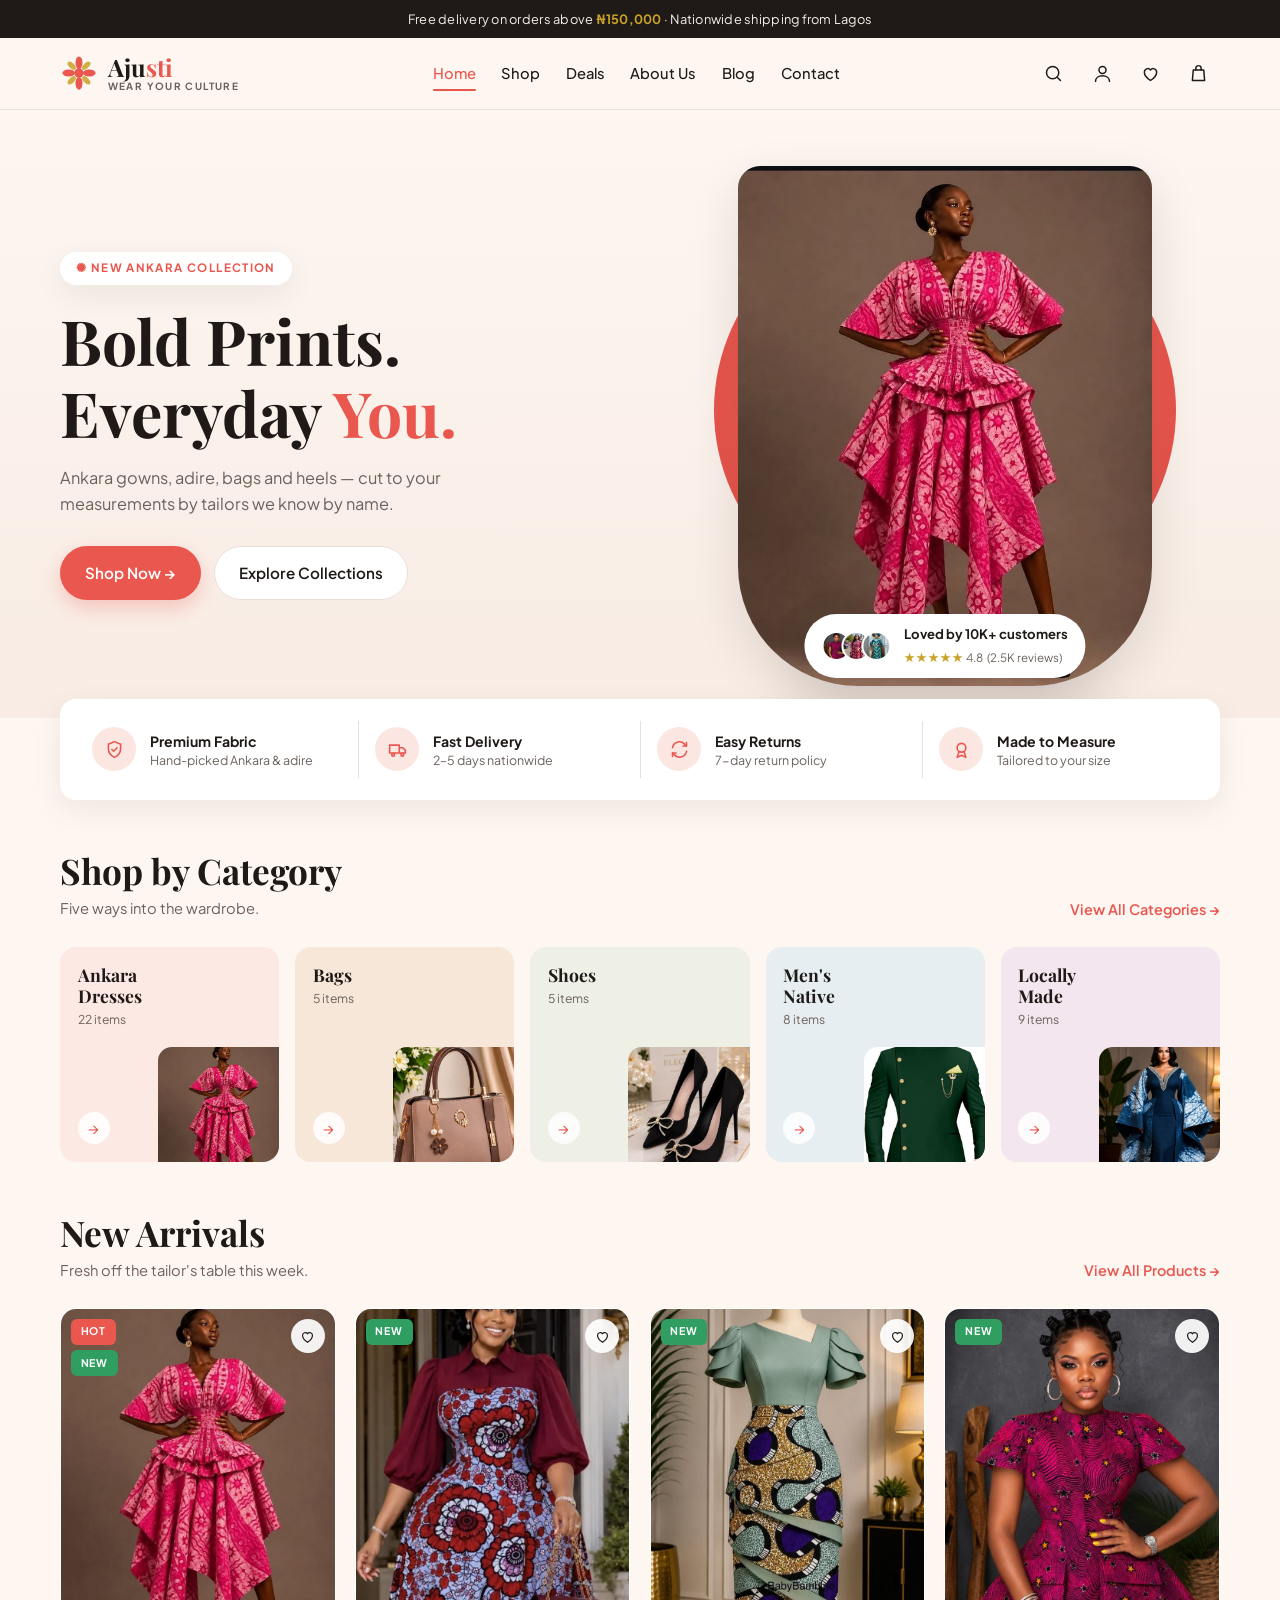
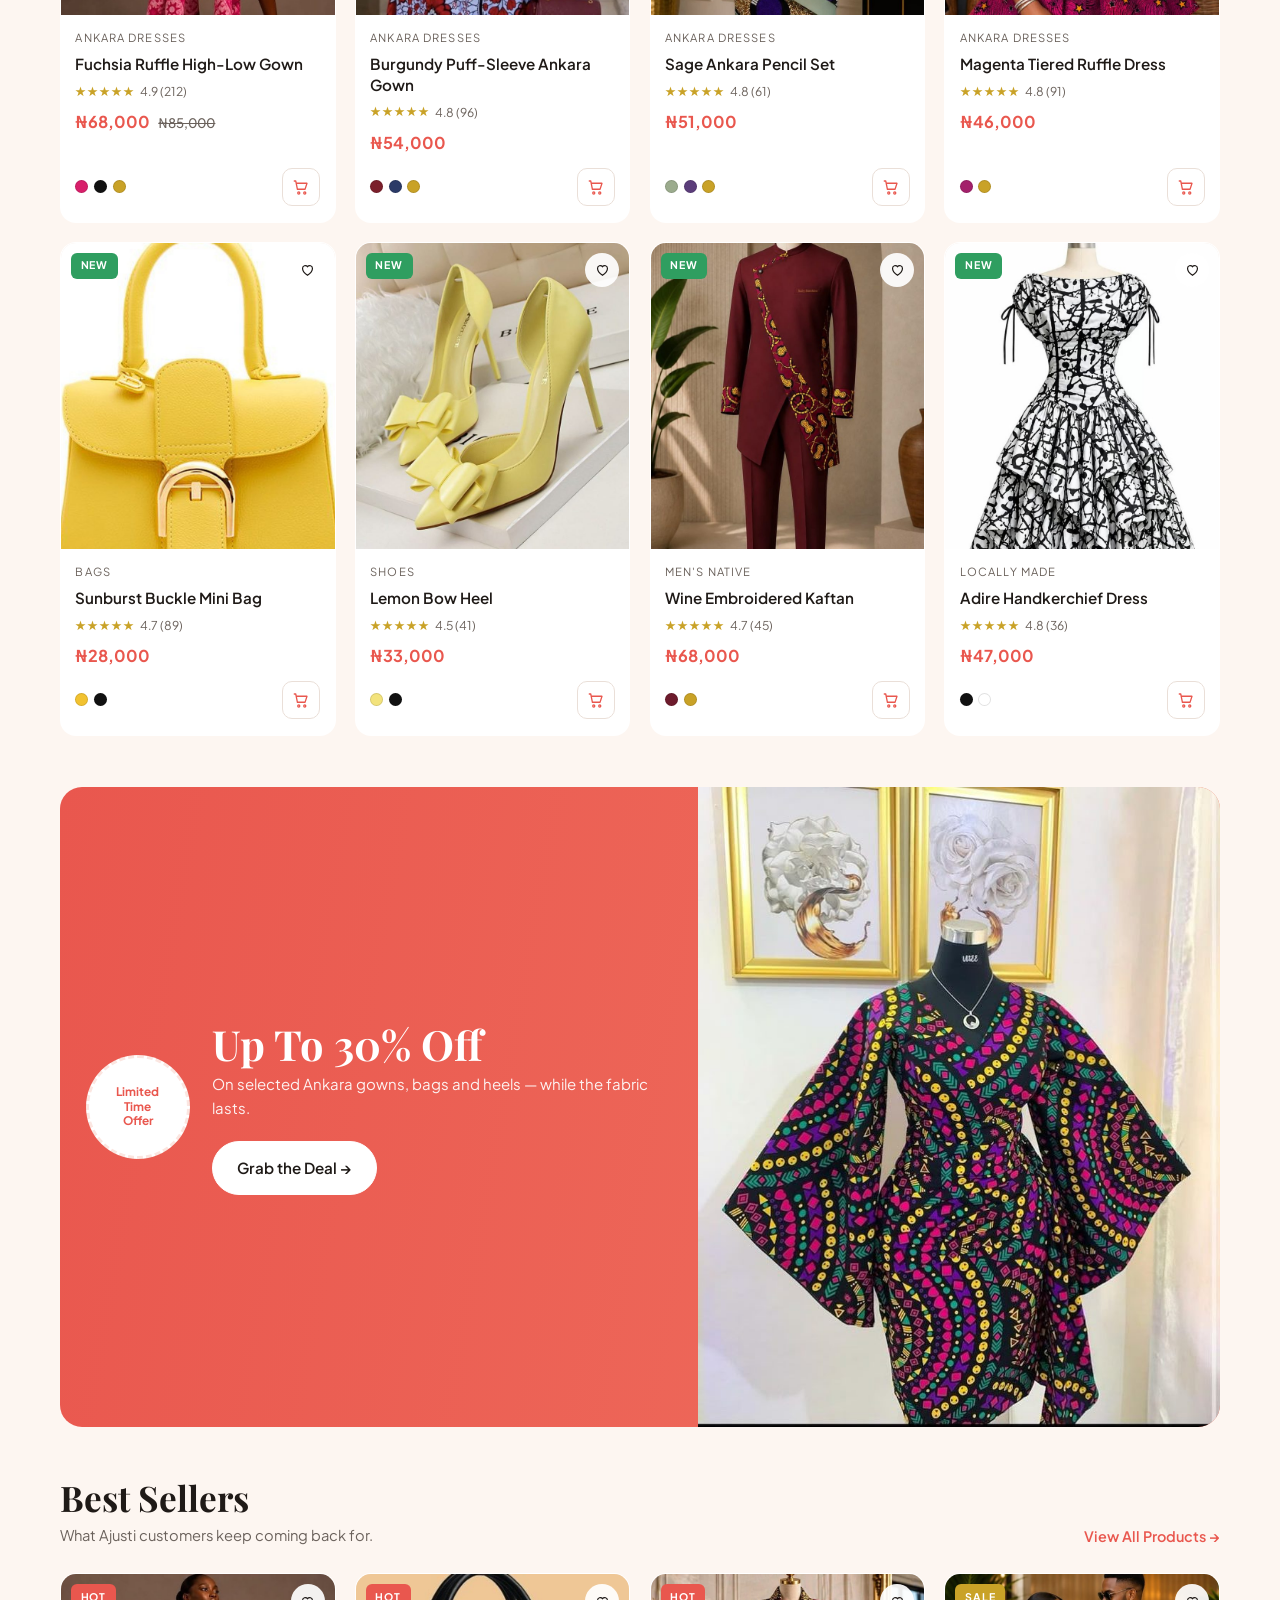
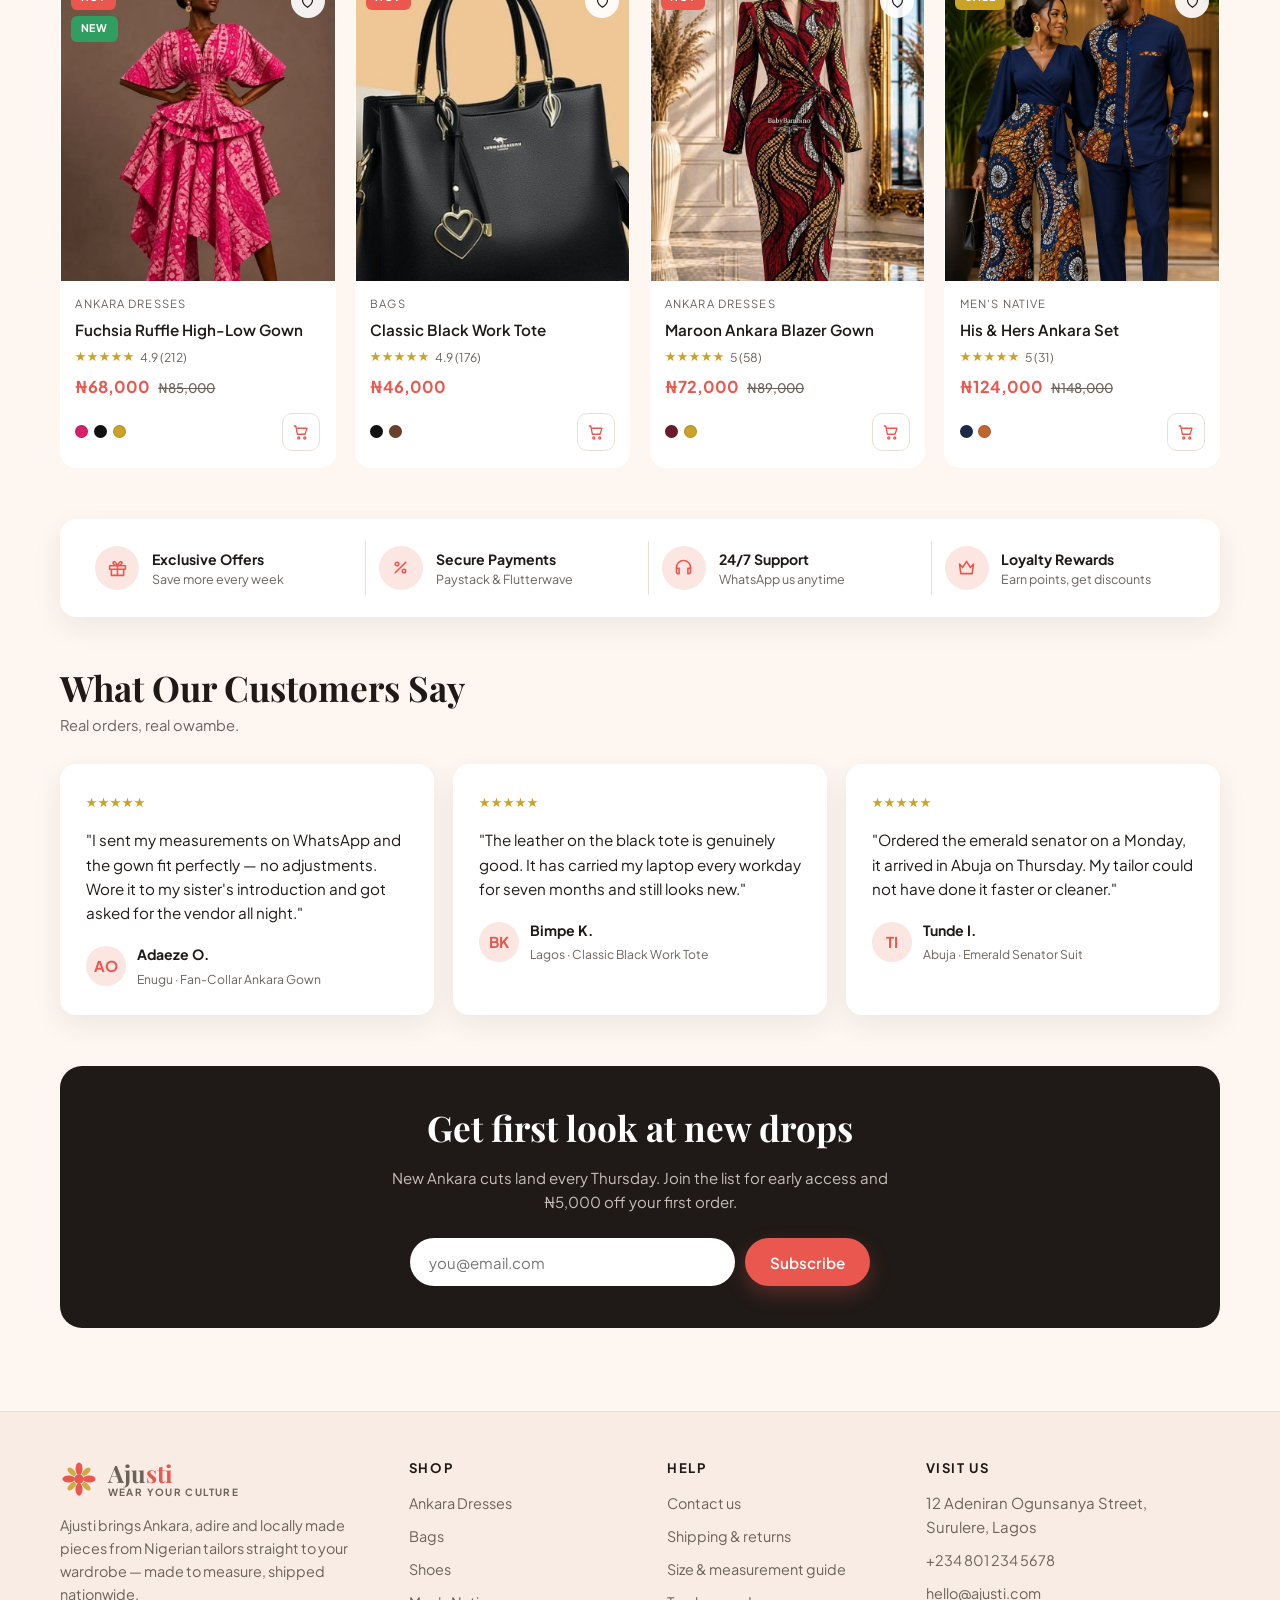
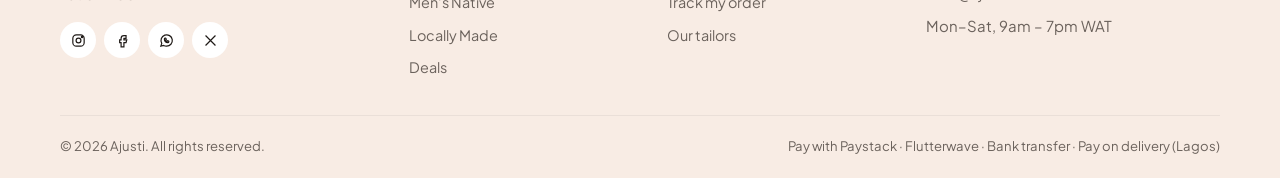
==== index.html @ f1d14831 "Build Ajusti storefront: Ankara, bags, shoes and locally made fashion Static multi-page e-commerce s" ====
<!DOCTYPE html>
<html lang="en">
<head>
<meta charset="utf-8">
<meta name="viewport" content="width=device-width, initial-scale=1">
<title>Ajusti — Ankara Dresses, Bags, Shoes &amp; Locally Made Fashion</title>
<meta name="description" content="Ajusti sells Ankara dresses, adire, bags, shoes and locally made Nigerian fashion. Made-to-measure pieces from Lagos tailors, shipped nationwide.">
<link rel="icon" href="data:image/svg+xml,<svg xmlns='http://www.w3.org/2000/svg' viewBox='0 0 32 32'><circle cx='16' cy='16' r='14' fill='%23e9574e'/><text x='16' y='23' font-size='18' font-family='Georgia' fill='white' text-anchor='middle'>A</text></svg>">
<link rel="preconnect" href="https://fonts.googleapis.com">
<link rel="preconnect" href="https://fonts.gstatic.com" crossorigin>
<link href="https://fonts.googleapis.com/css2?family=Playfair+Display:wght@600;700;800&family=Plus+Jakarta+Sans:wght@400;500;600;700&display=swap" rel="stylesheet">
<link rel="stylesheet" href="css/style.css">
</head>
<body data-page="index.html">
<div data-shell="header"></div>

<!-- ============ HERO ============ -->
<div class="hero">
  <div class="hero-inner">
    <div>
      <span class="eyebrow">✺ New Ankara Collection</span>
      <h1>Bold Prints.<br>Everyday <em>You.</em></h1>
      <p>Ankara gowns, adire, bags and heels — cut to your measurements by tailors we know by name.</p>
      <div class="hero-cta">
        <a class="btn btn-primary" href="shop.html">Shop Now →</a>
        <a class="btn btn-ghost" href="shop.html#categories">Explore Collections</a>
      </div>
    </div>
    <div class="hero-art">
      <div class="hero-blob"></div>
      <img src="assets/site/hero-model.jpg" alt="Model wearing a fuchsia Ankara ruffle gown" fetchpriority="high">
      <div class="hero-proof">
        <span class="avatars">
          <span style="background-image:url(assets/products/magenta-ankara-ruffle-dress.jpg)"></span>
          <span style="background-image:url(assets/products/ankara-boubou-maxi.jpg)"></span>
          <span style="background-image:url(assets/products/turquoise-lace-boubou.jpg)"></span>
        </span>
        <span>
          <b>Loved by 10K+ customers</b>
          <small><span class="stars">★★★★★</span> 4.8 &nbsp;(2.5K reviews)</small>
        </span>
      </div>
    </div>
  </div>
</div>

<!-- ============ TRUST STRIP ============ -->
<div class="wrap">
  <div class="trust" id="trust"></div>
</div>

<!-- ============ CATEGORIES ============ -->
<section id="categories">
  <div class="wrap">
    <div class="sec-head">
      <div>
        <h2>Shop by Category</h2>
        <p>Five ways into the wardrobe.</p>
      </div>
      <a class="link-more" href="shop.html">View All Categories →</a>
    </div>
    <div class="cat-grid" id="catGrid"></div>
  </div>
</section>

<!-- ============ NEW ARRIVALS ============ -->
<section style="padding-top:0">
  <div class="wrap">
    <div class="sec-head">
      <div>
        <h2>New Arrivals</h2>
        <p>Fresh off the tailor's table this week.</p>
      </div>
      <a class="link-more" href="shop.html?sort=new">View All Products →</a>
    </div>
    <div class="product-grid" id="newGrid"></div>
  </div>
</section>

<!-- ============ DEAL BANNER ============ -->
<section style="padding-top:0">
  <div class="wrap">
    <div class="deal">
      <div class="deal-stamp">Limited<br>Time<br>Offer</div>
      <div class="deal-copy with-stamp">
        <h2>Up To 30% Off</h2>
        <p>On selected Ankara gowns, bags and heels — while the fabric lasts.</p>
        <a class="btn btn-ghost" href="deals.html">Grab the Deal →</a>
      </div>
      <div class="deal-img"><img src="assets/site/deal-banner.jpg" alt="Rainbow Ankara kimono on a rail"></div>
    </div>
  </div>
</section>

<!-- ============ BEST SELLERS ============ -->
<section style="padding-top:0">
  <div class="wrap">
    <div class="sec-head">
      <div>
        <h2>Best Sellers</h2>
        <p>What Ajusti customers keep coming back for.</p>
      </div>
      <a class="link-more" href="shop.html?sort=rating">View All Products →</a>
    </div>
    <div class="product-grid" id="bestGrid"></div>
  </div>
</section>

<!-- ============ PERKS ============ -->
<div class="wrap">
  <div class="perks" id="perks"></div>
</div>

<!-- ============ TESTIMONIALS ============ -->
<section>
  <div class="wrap">
    <div class="sec-head"><div><h2>What Our Customers Say</h2><p>Real orders, real owambe.</p></div></div>
    <div class="quote-grid">
      <div class="quote">
        <span class="stars">★★★★★</span>
        <p>"I sent my measurements on WhatsApp and the gown fit perfectly — no adjustments. Wore it to my sister's introduction and got asked for the vendor all night."</p>
        <div class="who"><div>AO</div><span><b>Adaeze O.</b><small>Enugu · Fan-Collar Ankara Gown</small></span></div>
      </div>
      <div class="quote">
        <span class="stars">★★★★★</span>
        <p>"The leather on the black tote is genuinely good. It has carried my laptop every workday for seven months and still looks new."</p>
        <div class="who"><div>BK</div><span><b>Bimpe K.</b><small>Lagos · Classic Black Work Tote</small></span></div>
      </div>
      <div class="quote">
        <span class="stars">★★★★★</span>
        <p>"Ordered the emerald senator on a Monday, it arrived in Abuja on Thursday. My tailor could not have done it faster or cleaner."</p>
        <div class="who"><div>TI</div><span><b>Tunde I.</b><small>Abuja · Emerald Senator Suit</small></span></div>
      </div>
    </div>
  </div>
</section>

<!-- ============ NEWSLETTER ============ -->
<section style="padding-top:0">
  <div class="wrap">
    <div class="newsletter">
      <h2>Get first look at new drops</h2>
      <p>New Ankara cuts land every Thursday. Join the list for early access and ₦5,000 off your first order.</p>
      <form data-fake-submit="You're on the list — check your inbox for the ₦5,000 code.">
        <input type="email" required placeholder="you@email.com" aria-label="Email address">
        <button class="btn btn-primary" type="submit">Subscribe</button>
      </form>
    </div>
  </div>
</section>

<div data-shell="footer"></div>

<script src="js/products.js"></script>
<script src="js/main.js"></script>
<script>
document.addEventListener('DOMContentLoaded', () => {
  // trust + perks strips
  const strip = (el, items) => el.innerHTML = items.map(([i, t, s]) =>
    `<div><span class="trust-ico">${svg(i)}</span><span><b>${t}</b><small>${s}</small></span></div>`).join('');
  strip(document.getElementById('trust'), [
    ['shield', 'Premium Fabric', 'Hand-picked Ankara &amp; adire'],
    ['truck', 'Fast Delivery', '2–5 days nationwide'],
    ['refresh', 'Easy Returns', '7-day return policy'],
    ['medal', 'Made to Measure', 'Tailored to your size']
  ]);
  strip(document.getElementById('perks'), [
    ['gift', 'Exclusive Offers', 'Save more every week'],
    ['percent', 'Secure Payments', 'Paystack &amp; Flutterwave'],
    ['headset', '24/7 Support', 'WhatsApp us anytime'],
    ['crown', 'Loyalty Rewards', 'Earn points, get discounts']
  ]);

  // category cards
  const COVER = {
    'ankara-dresses': 'fuchsia-ruffle-highlow', 'bags': 'nude-pearl-handbag', 'shoes': 'black-bow-stiletto',
    'mens-native': 'emerald-senator-suit', 'locally-made': 'indigo-adire-evening-gown'
  };
  document.getElementById('catGrid').innerHTML = CATEGORIES.map(c => {
    const n = PRODUCTS.filter(p => p.cat === c.slug).length;
    return `<a class="cat-card" href="shop.html?cat=${c.slug}" style="background:${c.tint}">
      <img src="assets/products/${COVER[c.slug]}.jpg" alt="">
      <b>${c.name}</b>
      <small>${n} items</small>
      <span class="arrow">→</span>
    </a>`;
  }).join('');

  // grids
  const byTag = t => PRODUCTS.filter(p => (p.tags || []).includes(t));
  const newest = [...byTag('new'), ...PRODUCTS.filter(p => !(p.tags || []).includes('new'))].slice(0, 8);
  renderGrid(document.getElementById('newGrid'), newest);
  renderGrid(document.getElementById('bestGrid'),
    [...PRODUCTS].sort((a, b) => (b.rating * 100 + b.reviews / 10) - (a.rating * 100 + a.reviews / 10)).slice(0, 4));

  // demo form handling
  document.querySelectorAll('[data-fake-submit]').forEach(f => f.addEventListener('submit', e => {
    e.preventDefault(); toast(f.dataset.fakeSubmit); f.reset();
  }));
});
</script>
</body>
</html>
---- css/style.css ----
/* ===========================================================
   Ajusti — Wear Your Culture
   Base styles for the whole storefront
   =========================================================== */

:root {
  --coral: #e9574e;
  --coral-dark: #cf3f36;
  --coral-soft: #fbe6e1;
  --gold: #c9a227;
  --ink: #1f1a17;
  --ink-soft: #6b625c;
  --line: #eadfd8;
  --cream: #fdf6f1;
  --cream-deep: #f8ece4;
  --white: #fff;
  --green: #2f9e60;
  --radius: 16px;
  --radius-sm: 10px;
  --shadow: 0 10px 30px rgba(31, 26, 23, .07);
  --shadow-lg: 0 18px 50px rgba(31, 26, 23, .12);
  --wrap: 1200px;
  --head: 'Playfair Display', Georgia, serif;
  --body: 'Plus Jakarta Sans', -apple-system, BlinkMacSystemFont, 'Segoe UI', sans-serif;
}

* { box-sizing: border-box; }

/* The shell wrappers generate no box of their own, so the injected
   header can stick to the viewport rather than to its container. */
[data-shell] { display: contents; }

html { scroll-behavior: smooth; }

body {
  margin: 0;
  font-family: var(--body);
  color: var(--ink);
  background: var(--cream);
  font-size: 15px;
  line-height: 1.6;
  -webkit-font-smoothing: antialiased;
}

img { max-width: 100%; display: block; }
a { color: inherit; text-decoration: none; }
button { font-family: inherit; cursor: pointer; border: 0; background: none; color: inherit; }
input, select, textarea { font-family: inherit; font-size: 15px; }

h1, h2, h3, h4 { font-family: var(--head); font-weight: 700; line-height: 1.15; margin: 0 0 .5em; }
h1 { font-size: clamp(2.4rem, 5.5vw, 3.9rem); }
h2 { font-size: clamp(1.6rem, 3vw, 2.2rem); }

.wrap { max-width: var(--wrap); margin: 0 auto; padding: 0 20px; }
.muted { color: var(--ink-soft); }
.center { text-align: center; }

/* ---------- buttons ---------- */
.btn {
  display: inline-flex; align-items: center; justify-content: center; gap: .55rem;
  padding: .85rem 1.5rem; border-radius: 999px; font-weight: 600; font-size: .95rem;
  transition: transform .18s ease, background .2s ease, color .2s ease, box-shadow .2s ease;
  border: 1.5px solid transparent; white-space: nowrap;
}
.btn:hover { transform: translateY(-2px); }
.btn-primary { background: var(--coral); color: #fff; box-shadow: 0 8px 20px rgba(233, 87, 78, .28); }
.btn-primary:hover { background: var(--coral-dark); }
.btn-ghost { border-color: var(--line); background: var(--white); color: var(--ink); }
.btn-ghost:hover { border-color: var(--coral); color: var(--coral); }
.btn-dark { background: var(--ink); color: #fff; }
.btn-block { width: 100%; }
.btn-sm { padding: .6rem 1.1rem; font-size: .85rem; }

/* ---------- announcement + header ---------- */
.topbar {
  background: var(--ink); color: #f6efe9; font-size: .8rem; letter-spacing: .02em;
  text-align: center; padding: .55rem 20px;
}
.topbar strong { color: var(--gold); }

.site-header {
  position: sticky; top: 0; z-index: 68; /* above the nav scrim so the close button stays tappable */
  /* No backdrop-filter here: it would become the containing block for the
     fixed mobile nav drawer and clip it to the header's height. */
  background: #fdf6f1;
  border-bottom: 1px solid var(--line);
}
.header-inner { display: flex; align-items: center; gap: 1.5rem; padding: .9rem 20px; max-width: var(--wrap); margin: 0 auto; }

.logo { display: flex; align-items: center; gap: .6rem; }
.logo-mark { width: 38px; height: 38px; flex: none; }
.logo-text { font-family: var(--head); font-size: 1.5rem; font-weight: 700; line-height: 1; }
.logo-text span { color: var(--coral); }
.logo-tag { display: block; font-family: var(--body); font-size: .62rem; letter-spacing: .14em; text-transform: uppercase; color: var(--ink-soft); margin-top: 3px; }

.nav { display: flex; gap: 1.6rem; margin-left: auto; }
.nav a { font-size: .92rem; font-weight: 500; padding: .35rem 0; position: relative; }
.nav a::after {
  content: ''; position: absolute; left: 0; right: 100%; bottom: 0; height: 2px;
  background: var(--coral); border-radius: 2px; transition: right .25s ease;
}
.nav a:hover::after, .nav a.active::after { right: 0; }
.nav a.active { color: var(--coral); }

.header-actions { display: flex; align-items: center; gap: .4rem; margin-left: auto; }
.icon-btn {
  width: 42px; height: 42px; display: grid; place-items: center; border-radius: 50%;
  position: relative; transition: background .2s ease;
}
.icon-btn:hover { background: var(--coral-soft); }
.icon-btn svg { width: 21px; height: 21px; stroke: var(--ink); fill: none; stroke-width: 1.7; stroke-linecap: round; stroke-linejoin: round; }
.badge {
  position: absolute; top: 2px; right: 0; min-width: 18px; height: 18px; padding: 0 5px;
  background: var(--coral); color: #fff; border-radius: 999px;
  font-size: .68rem; font-weight: 700; display: grid; place-items: center;
}
.menu-toggle, .nav-close { display: none; }

/* mobile nav */
@media (max-width: 900px) {
  /* Off-canvas drawer. It is display:none when closed so it never adds
     a sideways scroll to the page, and slides in on open. */
  .nav {
    display: none;
    position: fixed; inset: 0 0 0 auto; width: min(80vw, 320px);
    background: var(--white); flex-direction: column; gap: 0; padding: 5rem 1.5rem;
    box-shadow: var(--shadow-lg); z-index: 70;
  }
  .nav.open { display: flex; animation: navIn .28s ease both; }
  @keyframes navIn { from { transform: translateX(100%); } to { transform: none; } }
  .nav a { padding: .9rem 0; border-bottom: 1px solid var(--line); font-size: 1rem; }
  .menu-toggle { display: grid; }
  .nav-close { display: grid; position: absolute; top: 1rem; right: 1rem; }
  .nav-close:hover { background: var(--coral-soft); }
  .header-actions { margin-left: auto; }
  .nav-scrim { position: fixed; inset: 0; background: rgba(31,26,23,.4); z-index: 65; }
}

/* ---------- search overlay ---------- */
.search-panel {
  display: none; border-bottom: 1px solid var(--line); background: var(--white);
  position: sticky; top: 63px; z-index: 55;
}
.search-panel.open { display: block; }
.search-panel form { display: flex; gap: .6rem; max-width: var(--wrap); margin: 0 auto; padding: 1rem 20px; }
.search-panel input {
  flex: 1; padding: .85rem 1.1rem; border: 1.5px solid var(--line); border-radius: 999px; background: var(--cream);
}
.search-panel input:focus { outline: none; border-color: var(--coral); }

/* ---------- hero ---------- */
.hero { position: relative; overflow: hidden; background: linear-gradient(180deg, var(--cream) 0%, var(--cream-deep) 100%); }
.hero-inner {
  max-width: var(--wrap); margin: 0 auto; padding: 3.5rem 20px 2rem;
  display: grid; grid-template-columns: 1.05fr 1fr; gap: 2rem; align-items: center;
}
.eyebrow {
  display: inline-flex; align-items: center; gap: .5rem; background: var(--white);
  border-radius: 999px; padding: .45rem 1rem; font-size: .72rem; font-weight: 700;
  letter-spacing: .12em; text-transform: uppercase; color: var(--coral); box-shadow: var(--shadow);
}
.hero h1 { margin: 1.3rem 0 1rem; }
.hero h1 em { font-style: normal; color: var(--coral); }
.hero p { max-width: 34ch; font-size: 1.02rem; color: var(--ink-soft); }
.hero-cta { display: flex; gap: .8rem; flex-wrap: wrap; margin-top: 1.8rem; }

.hero-art { position: relative; display: grid; place-items: end center; min-height: 420px; }
.hero-blob {
  position: absolute; inset: 6% 8% 12% 8%;
  background: radial-gradient(circle at 50% 42%, #f2695f 0%, #e9574e 62%, #de4a41 100%);
  border-radius: 50%;
}
.hero-art img { position: relative; max-height: 520px; width: auto; border-radius: 22px 22px 120px 120px; box-shadow: var(--shadow-lg); }
.hero-leaf { position: absolute; width: 90px; opacity: .5; }

.hero-proof {
  position: absolute; left: 50%; bottom: 8px; transform: translateX(-50%);
  background: var(--white); border-radius: 999px; padding: .6rem 1.1rem;
  display: flex; align-items: center; gap: .75rem; box-shadow: var(--shadow-lg); white-space: nowrap;
}
.avatars { display: flex; }
.avatars span {
  width: 30px; height: 30px; border-radius: 50%; border: 2px solid #fff; margin-left: -10px;
  background-size: cover; background-position: center top;
}
.avatars span:first-child { margin-left: 0; }
.hero-proof b { display: block; font-size: .82rem; }
.hero-proof small { font-size: .72rem; color: var(--ink-soft); }
.stars { color: var(--gold); letter-spacing: 1px; font-size: .78rem; }

/* ---------- trust strip ---------- */
.trust {
  max-width: var(--wrap); margin: -1.2rem auto 0; position: relative; z-index: 5;
  background: var(--white); border-radius: var(--radius); box-shadow: var(--shadow);
  display: grid; grid-template-columns: repeat(4, 1fr); padding: 1.4rem 1rem;
}
.trust > div { display: flex; gap: .85rem; align-items: center; padding: .4rem 1rem; }
.trust > div + div { border-left: 1px solid var(--line); }
.trust-ico { width: 44px; height: 44px; flex: none; border-radius: 50%; background: var(--coral-soft); display: grid; place-items: center; }
.trust-ico svg { width: 21px; height: 21px; stroke: var(--coral); fill: none; stroke-width: 1.8; stroke-linecap: round; stroke-linejoin: round; }
.trust b { display: block; font-size: .88rem; }
.trust small { color: var(--ink-soft); font-size: .78rem; line-height: 1.35; display: block; }

/* ---------- section headers ---------- */
section { padding: 3.2rem 0; }
.sec-head { display: flex; align-items: flex-end; justify-content: space-between; gap: 1rem; margin-bottom: 1.6rem; }
.sec-head h2 { margin: 0; }
.sec-head p { margin: .35rem 0 0; color: var(--ink-soft); font-size: .92rem; }
.link-more { color: var(--coral); font-weight: 600; font-size: .9rem; display: inline-flex; align-items: center; gap: .4rem; }
.link-more:hover { gap: .7rem; }

/* ---------- category cards ---------- */
.cat-grid { display: grid; grid-template-columns: repeat(5, 1fr); gap: 1rem; }
.cat-card {
  border-radius: var(--radius); padding: 1.1rem; min-height: 215px;
  display: flex; flex-direction: column; gap: .2rem;
  position: relative; overflow: hidden; transition: transform .25s ease, box-shadow .25s ease;
}
.cat-card:hover { transform: translateY(-5px); box-shadow: var(--shadow); }
.cat-card img {
  position: absolute; right: -6px; bottom: -6px; width: 58%; height: 56%;
  object-fit: cover; border-radius: 14px 0 14px 0;
}
.cat-card b { font-family: var(--head); font-size: 1.1rem; position: relative; z-index: 2; max-width: 8ch; line-height: 1.2; }
.cat-card small { position: relative; z-index: 2; color: var(--ink-soft); font-size: .76rem; max-width: 8ch; }
.cat-card .arrow {
  position: relative; z-index: 2; margin-top: auto; width: 32px; height: 32px; border-radius: 50%;
  background: rgba(255,255,255,.85); color: var(--coral); display: grid; place-items: center; font-size: .95rem;
}

/* ---------- product cards ---------- */
.product-grid { display: grid; grid-template-columns: repeat(4, 1fr); gap: 1.2rem; }
.product-card {
  background: var(--white); border-radius: var(--radius); overflow: hidden;
  border: 1.5px solid transparent; transition: border-color .2s ease, box-shadow .25s ease, transform .25s ease;
  display: flex; flex-direction: column; position: relative;
}
.product-card:hover { border-color: var(--coral); box-shadow: var(--shadow-lg); transform: translateY(-4px); }
.pc-media { position: relative; aspect-ratio: 1 / 1.12; overflow: hidden; background: var(--cream-deep); }
.pc-media img { width: 100%; height: 100%; object-fit: cover; transition: transform .5s ease; }
.product-card:hover .pc-media img { transform: scale(1.06); }
.pc-tags { position: absolute; top: 10px; left: 10px; display: flex; flex-direction: column; gap: .35rem; }
.tag {
  font-size: .66rem; font-weight: 700; letter-spacing: .08em; text-transform: uppercase;
  padding: .28rem .6rem; border-radius: 6px; color: #fff; background: var(--coral); width: fit-content;
}
.tag.new { background: var(--green); }
.tag.sale { background: var(--gold); }
.wish {
  position: absolute; top: 10px; right: 10px; width: 34px; height: 34px; border-radius: 50%;
  background: rgba(255,255,255,.92); display: grid; place-items: center; transition: background .2s ease;
}
.wish svg { width: 17px; height: 17px; stroke: var(--ink); fill: none; stroke-width: 1.7; }
.wish.on svg { fill: var(--coral); stroke: var(--coral); }
.wish:hover { background: #fff; }

.pc-body { padding: .85rem .9rem 1rem; display: flex; flex-direction: column; gap: .45rem; flex: 1; }
.pc-cat { font-size: .7rem; letter-spacing: .1em; text-transform: uppercase; color: var(--ink-soft); }
.pc-name { font-size: .95rem; font-weight: 600; line-height: 1.35; }
.pc-price { font-weight: 700; color: var(--coral); font-size: 1.02rem; display: flex; align-items: baseline; gap: .5rem; }
.pc-price del { color: var(--ink-soft); font-weight: 500; font-size: .82rem; }
.pc-foot { display: flex; align-items: center; justify-content: space-between; margin-top: auto; padding-top: .3rem; }
.swatches { display: flex; gap: .35rem; }
.swatches i { width: 13px; height: 13px; border-radius: 50%; display: block; box-shadow: 0 0 0 1px rgba(0,0,0,.12) inset; }
.add-btn {
  width: 38px; height: 38px; border: 1.5px solid var(--line); border-radius: 10px;
  display: grid; place-items: center; transition: all .2s ease;
}
.add-btn svg { width: 18px; height: 18px; stroke: var(--coral); fill: none; stroke-width: 1.7; stroke-linecap: round; stroke-linejoin: round; }
.add-btn:hover { background: var(--coral); border-color: var(--coral); }
.add-btn:hover svg { stroke: #fff; }
.pc-rating { font-size: .76rem; color: var(--ink-soft); display: flex; align-items: center; gap: .3rem; }

/* ---------- deal banner ---------- */
.deal {
  background: linear-gradient(100deg, var(--coral) 0%, #f0705f 100%);
  border-radius: 22px; color: #fff; overflow: hidden; position: relative;
  display: grid; grid-template-columns: 1.1fr .9fr; align-items: center; min-height: 230px;
}
.deal-copy { padding: 2.2rem 2.4rem; position: relative; z-index: 2; }
.deal-copy h2 { color: #fff; font-size: clamp(1.8rem, 3.6vw, 2.6rem); margin-bottom: .3rem; }
.deal-copy p { margin: 0 0 1.3rem; opacity: .92; }
.deal .btn-ghost { background: #fff; border-color: #fff; }
.deal-stamp {
  position: absolute; left: 1.6rem; top: 50%; transform: translateY(-50%);
  width: 104px; height: 104px; border-radius: 50%; background: #fff; color: var(--coral);
  display: grid; place-items: center; text-align: center; font-size: .74rem; font-weight: 700;
  line-height: 1.25; border: 3px dashed var(--coral-soft);
}
.deal-copy.with-stamp { padding-left: 9.5rem; }
.deal-img { height: 100%; }
.deal-img img { width: 100%; height: 100%; object-fit: cover; min-height: 230px; }

/* ---------- perks ---------- */
.perks { display: grid; grid-template-columns: repeat(4, 1fr); gap: 1rem; background: var(--white); border-radius: var(--radius); padding: 1.4rem; box-shadow: var(--shadow); }
.perks > div { display: flex; gap: .8rem; align-items: center; padding: .3rem .8rem; }
.perks > div + div { border-left: 1px solid var(--line); }
.perks b { display: block; font-size: .88rem; }
.perks small { display: block; color: var(--ink-soft); font-size: .78rem; line-height: 1.35; }
.perks .trust-ico { width: 44px; height: 44px; flex: none; border-radius: 50%; background: var(--coral-soft); display: grid; place-items: center; }
.perks .trust-ico svg { width: 21px; height: 21px; stroke: var(--coral); fill: none; stroke-width: 1.8; stroke-linecap: round; stroke-linejoin: round; }

/* ---------- testimonials ---------- */
.quote-grid { display: grid; grid-template-columns: repeat(3, 1fr); gap: 1.2rem; }
.quote { background: var(--white); border-radius: var(--radius); padding: 1.6rem; box-shadow: var(--shadow); }
.quote p { font-size: .95rem; }
.quote .who { display: flex; align-items: center; gap: .7rem; margin-top: 1.1rem; }
.quote .who div { width: 40px; height: 40px; border-radius: 50%; background: var(--coral-soft); color: var(--coral); display: grid; place-items: center; font-weight: 700; }
.quote .who b { display: block; font-size: .88rem; }
.quote .who small { color: var(--ink-soft); font-size: .76rem; }

/* ---------- newsletter ---------- */
.newsletter { background: var(--ink); color: #f6efe9; border-radius: 22px; padding: 2.6rem; text-align: center; }
.newsletter h2 { color: #fff; }
.newsletter p { color: #c9bfb7; max-width: 46ch; margin: 0 auto 1.5rem; }
.newsletter form { display: flex; gap: .6rem; max-width: 460px; margin: 0 auto; }
.newsletter input { flex: 1; padding: .9rem 1.2rem; border-radius: 999px; border: 0; }
.newsletter input:focus { outline: 2px solid var(--coral); }

/* ---------- footer ---------- */
.site-footer { background: var(--cream-deep); border-top: 1px solid var(--line); padding: 3rem 0 1.4rem; margin-top: 2rem; }
.foot-grid { display: grid; grid-template-columns: 1.4fr 1fr 1fr 1.3fr; gap: 2rem; }
.foot-grid h4 { font-family: var(--body); font-size: .82rem; letter-spacing: .12em; text-transform: uppercase; margin-bottom: 1rem; }
.foot-grid ul { list-style: none; padding: 0; margin: 0; display: grid; gap: .55rem; }
.foot-grid a { font-size: .9rem; color: var(--ink-soft); }
.foot-grid a:hover { color: var(--coral); }
.socials { display: flex; gap: .5rem; margin-top: 1rem; }
.socials a { width: 36px; height: 36px; border-radius: 50%; background: var(--white); display: grid; place-items: center; }
.socials svg { width: 17px; height: 17px; stroke: var(--ink); fill: none; stroke-width: 1.7; }
.socials a:hover { background: var(--coral); }
.socials a:hover svg { stroke: #fff; }
.foot-bottom { border-top: 1px solid var(--line); margin-top: 2.2rem; padding-top: 1.2rem; display: flex; justify-content: space-between; gap: 1rem; font-size: .82rem; color: var(--ink-soft); flex-wrap: wrap; }

/* ---------- page banner ---------- */
.page-head { background: var(--cream-deep); padding: 2.6rem 0; border-bottom: 1px solid var(--line); }
.page-head h1 { font-size: clamp(2rem, 4vw, 2.8rem); margin-bottom: .3rem; }
.crumbs { font-size: .84rem; color: var(--ink-soft); }
.crumbs a:hover { color: var(--coral); }

/* ---------- shop layout ---------- */
.shop-layout { display: grid; grid-template-columns: 250px 1fr; gap: 2rem; align-items: start; }
.filters { background: var(--white); border-radius: var(--radius); padding: 1.3rem; box-shadow: var(--shadow); position: sticky; top: 90px; }
.filter-block + .filter-block { margin-top: 1.5rem; padding-top: 1.5rem; border-top: 1px solid var(--line); }
.filter-block h4 { font-family: var(--body); font-size: .8rem; letter-spacing: .1em; text-transform: uppercase; margin-bottom: .8rem; }
.filter-block label { display: flex; align-items: center; gap: .6rem; padding: .3rem 0; font-size: .9rem; cursor: pointer; }
.filter-block input[type=checkbox], .filter-block input[type=radio] { accent-color: var(--coral); width: 16px; height: 16px; }
.filter-block input[type=range] { width: 100%; accent-color: var(--coral); }
.shop-toolbar { display: flex; align-items: center; justify-content: space-between; gap: 1rem; margin-bottom: 1.2rem; flex-wrap: wrap; }
.shop-toolbar select { padding: .6rem 1rem; border-radius: 999px; border: 1.5px solid var(--line); background: var(--white); }
.filter-toggle { display: none; }
.empty { text-align: center; padding: 4rem 1rem; color: var(--ink-soft); grid-column: 1 / -1; }

/* ---------- product detail ---------- */
.pdp { display: grid; grid-template-columns: 1fr 1fr; gap: 2.5rem; align-items: start; }
.pdp-media { background: var(--white); border-radius: var(--radius); overflow: hidden; box-shadow: var(--shadow); }
.pdp-media img { width: 100%; aspect-ratio: 1/1.05; object-fit: cover; }
.pdp-thumbs { display: grid; grid-template-columns: repeat(4, 1fr); gap: .6rem; margin-top: .7rem; }
.pdp-thumbs img { border-radius: 10px; aspect-ratio: 1; object-fit: cover; cursor: pointer; border: 2px solid transparent; }
.pdp-thumbs img.sel { border-color: var(--coral); }
.pdp h1 { font-size: clamp(1.7rem, 3.4vw, 2.4rem); margin-bottom: .4rem; }
.pdp-price { font-size: 1.7rem; font-weight: 700; color: var(--coral); display: flex; align-items: baseline; gap: .7rem; margin: .8rem 0; }
.pdp-price del { font-size: 1rem; color: var(--ink-soft); font-weight: 500; }
.opt-group { margin: 1.3rem 0; }
.opt-group h4 { font-family: var(--body); font-size: .8rem; letter-spacing: .1em; text-transform: uppercase; margin-bottom: .6rem; }
.chips { display: flex; flex-wrap: wrap; gap: .5rem; }
.chip { padding: .5rem 1rem; border: 1.5px solid var(--line); border-radius: 999px; font-size: .86rem; background: var(--white); }
.chip.sel { border-color: var(--coral); background: var(--coral-soft); color: var(--coral-dark); font-weight: 600; }
.color-dots { display: flex; gap: .6rem; }
.color-dots button { width: 30px; height: 30px; border-radius: 50%; box-shadow: 0 0 0 1px rgba(0,0,0,.12) inset; border: 2px solid transparent; }
.color-dots button.sel { border-color: var(--coral); box-shadow: 0 0 0 2px #fff inset, 0 0 0 1px rgba(0,0,0,.12) inset; }
.qty { display: inline-flex; align-items: center; border: 1.5px solid var(--line); border-radius: 999px; background: var(--white); }
.qty button { width: 38px; height: 42px; font-size: 1.1rem; }
.qty span { width: 34px; text-align: center; font-weight: 600; }
.pdp-actions { display: flex; gap: .7rem; flex-wrap: wrap; margin: 1.4rem 0; }
.pdp-meta { border-top: 1px solid var(--line); padding-top: 1.2rem; display: grid; gap: .5rem; font-size: .88rem; color: var(--ink-soft); }
.accordion { border-top: 1px solid var(--line); }
.accordion button { width: 100%; display: flex; justify-content: space-between; align-items: center; padding: 1rem 0; font-weight: 600; text-align: left; }
.accordion .body { display: none; padding-bottom: 1rem; color: var(--ink-soft); font-size: .92rem; }
.accordion .body.open { display: block; }

/* ---------- cart ---------- */
.cart-layout { display: grid; grid-template-columns: 1.6fr 1fr; gap: 2rem; align-items: start; }
.cart-list { background: var(--white); border-radius: var(--radius); box-shadow: var(--shadow); overflow: hidden; }
.cart-row { display: grid; grid-template-columns: 90px 1fr auto; gap: 1rem; padding: 1.1rem; align-items: center; }
.cart-row + .cart-row { border-top: 1px solid var(--line); }
.cart-row img { width: 90px; height: 100px; object-fit: cover; border-radius: 10px; }
.cart-row .opt { font-size: .8rem; color: var(--ink-soft); }
.cart-row .rm { font-size: .8rem; color: var(--coral); margin-top: .35rem; }
.summary { background: var(--white); border-radius: var(--radius); box-shadow: var(--shadow); padding: 1.5rem; position: sticky; top: 90px; }
.summary-row { display: flex; justify-content: space-between; padding: .5rem 0; font-size: .92rem; }
.summary-row.total { border-top: 1px solid var(--line); margin-top: .6rem; padding-top: .9rem; font-size: 1.15rem; font-weight: 700; }
.promo { display: flex; gap: .5rem; margin: 1rem 0; }
.promo input { flex: 1; padding: .7rem 1rem; border: 1.5px solid var(--line); border-radius: 999px; }

/* ---------- forms / contact / about ---------- */
.card { background: var(--white); border-radius: var(--radius); box-shadow: var(--shadow); padding: 1.7rem; }
.field { margin-bottom: 1rem; }
.field label { display: block; font-size: .82rem; font-weight: 600; margin-bottom: .4rem; }
.field input, .field textarea, .field select {
  width: 100%; padding: .8rem 1rem; border: 1.5px solid var(--line); border-radius: var(--radius-sm); background: var(--cream);
}
.field input:focus, .field textarea:focus, .field select:focus { outline: none; border-color: var(--coral); background: #fff; }
.two-col { display: grid; grid-template-columns: 1fr 1fr; gap: 1rem; }
.split { display: grid; grid-template-columns: 1fr 1fr; gap: 2.5rem; align-items: center; }
.split img { border-radius: 22px; box-shadow: var(--shadow-lg); }
.stat-row { display: grid; grid-template-columns: repeat(4, 1fr); gap: 1rem; text-align: center; }
.stat-row b { display: block; font-family: var(--head); font-size: 2rem; color: var(--coral); }
.stat-row small { color: var(--ink-soft); }

/* ---------- blog ---------- */
.blog-grid { display: grid; grid-template-columns: repeat(3, 1fr); gap: 1.4rem; }
.post { background: var(--white); border-radius: var(--radius); overflow: hidden; box-shadow: var(--shadow); display: flex; flex-direction: column; transition: transform .25s ease; }
.post:hover { transform: translateY(-4px); }
.post img { aspect-ratio: 16/11; object-fit: cover; }
.post .body { padding: 1.2rem; }
.post .kicker { font-size: .72rem; letter-spacing: .1em; text-transform: uppercase; color: var(--coral); font-weight: 700; }
.post h3 { font-size: 1.15rem; margin: .5rem 0 .4rem; }

/* ---------- toast ---------- */
.toast {
  position: fixed; left: 50%; bottom: 26px; transform: translate(-50%, 140%);
  background: var(--ink); color: #fff; padding: .85rem 1.4rem; border-radius: 999px;
  font-size: .9rem; z-index: 200; box-shadow: var(--shadow-lg); transition: transform .35s cubic-bezier(.2,.9,.3,1.3);
  display: flex; align-items: center; gap: .6rem;
}
.toast.show { transform: translate(-50%, 0); }

/* ---------- responsive ---------- */
@media (max-width: 1040px) {
  .cat-grid { grid-template-columns: repeat(3, 1fr); }
  .product-grid { grid-template-columns: repeat(3, 1fr); }
  .quote-grid, .blog-grid { grid-template-columns: repeat(2, 1fr); }
}
@media (max-width: 880px) {
  .hero-inner { grid-template-columns: 1fr; padding-top: 2.2rem; }
  .hero-art { min-height: 400px; margin-top: 1.5rem; }
  .hero p { max-width: none; }
  .trust, .perks { grid-template-columns: repeat(2, 1fr); gap: .4rem; }
  .trust > div + div, .perks > div + div { border-left: 0; }
  .trust > div:nth-child(n+3), .perks > div:nth-child(n+3) { border-top: 1px solid var(--line); padding-top: 1rem; }
  .pdp, .cart-layout, .split, .deal { grid-template-columns: 1fr; }
  .deal-img { display: none; }
  .deal-copy.with-stamp { padding-left: 2.4rem; padding-top: 6.5rem; }
  .deal-stamp { top: 1.6rem; transform: none; }
  .shop-layout { grid-template-columns: 1fr; }
  .filters { display: none; position: static; }
  .filters.open { display: block; }
  .filter-toggle { display: inline-flex; }
  .foot-grid { grid-template-columns: 1fr 1fr; }
  .summary { position: static; }
}
@media (max-width: 620px) {
  .cat-grid { grid-template-columns: repeat(2, 1fr); }
  .product-grid { grid-template-columns: repeat(2, 1fr); }
  .quote-grid, .blog-grid, .two-col, .stat-row { grid-template-columns: 1fr; }
  .stat-row { grid-template-columns: repeat(2, 1fr); }
  .newsletter form { flex-direction: column; }
  .newsletter form .btn { width: 100%; }
  .cart-row { grid-template-columns: 70px 1fr; }
  .cart-row img { width: 70px; height: 80px; }
  .hero-proof { font-size: .85rem; }
}
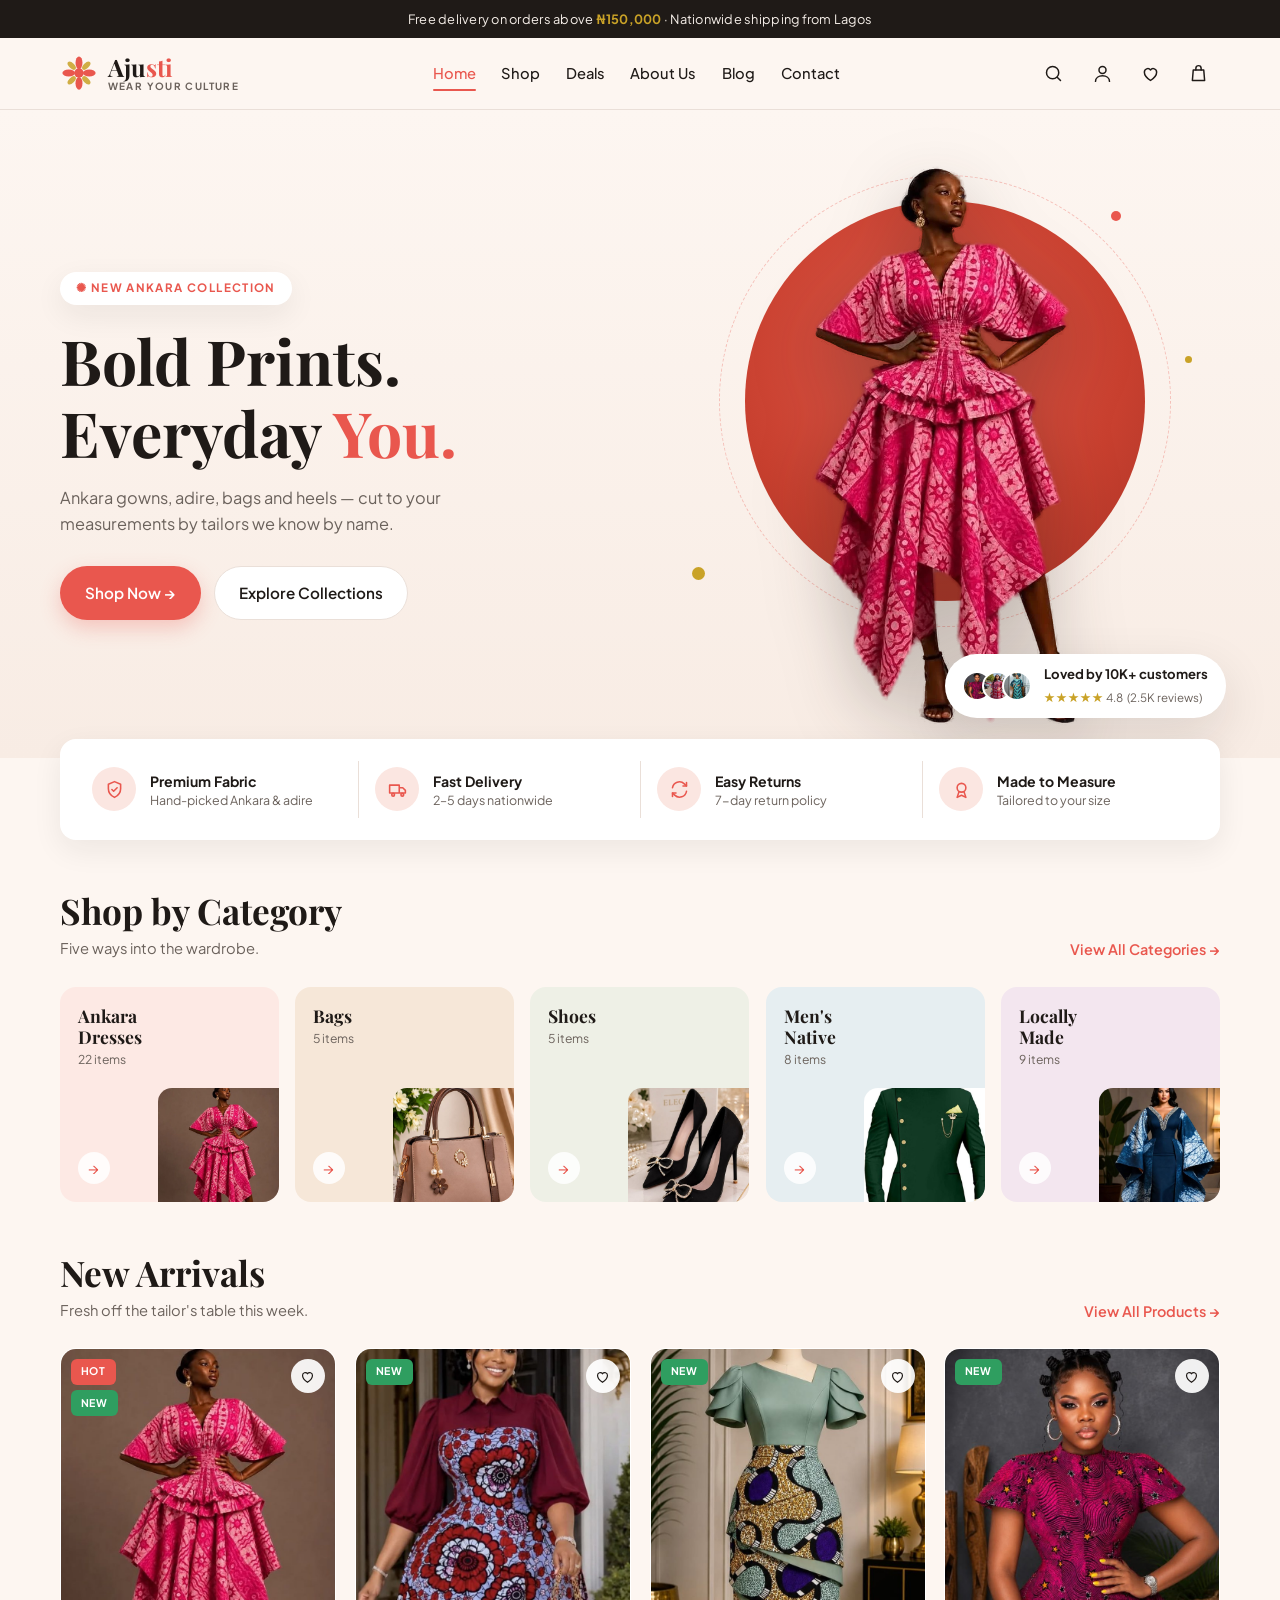
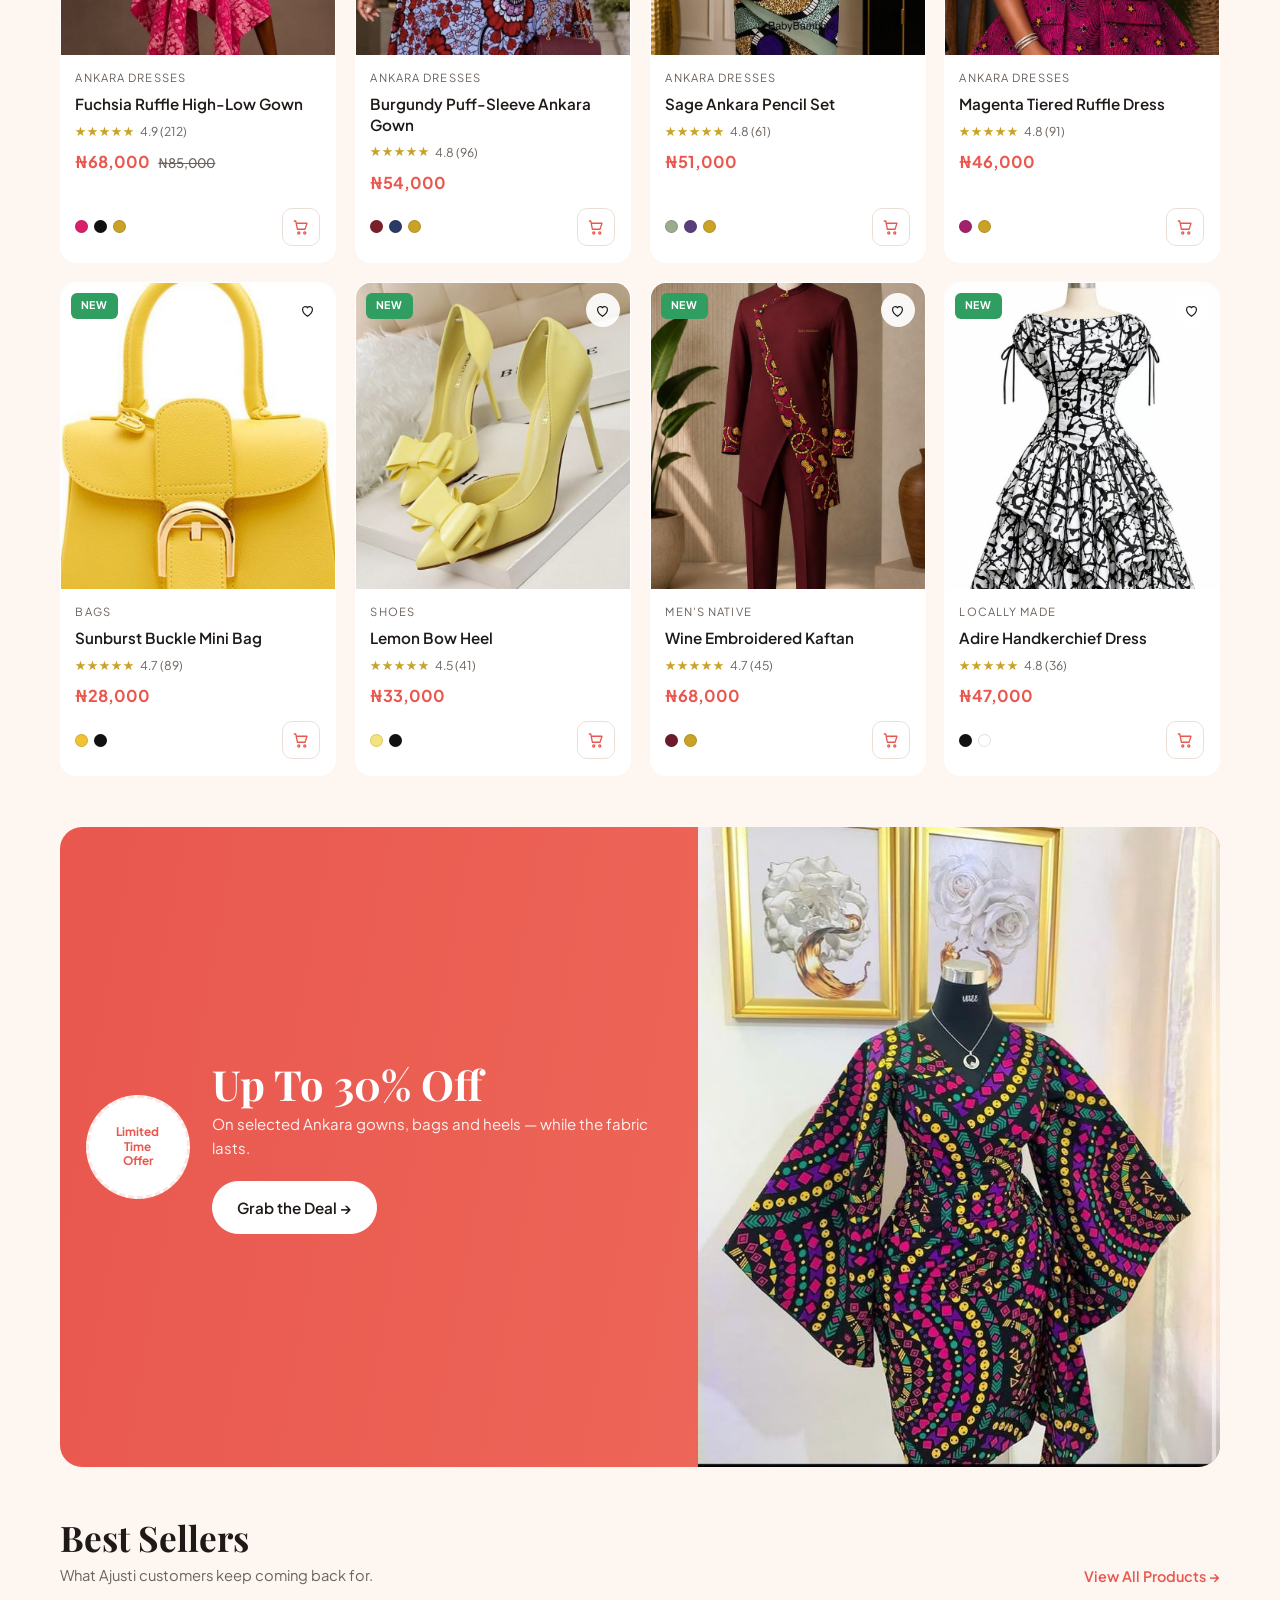
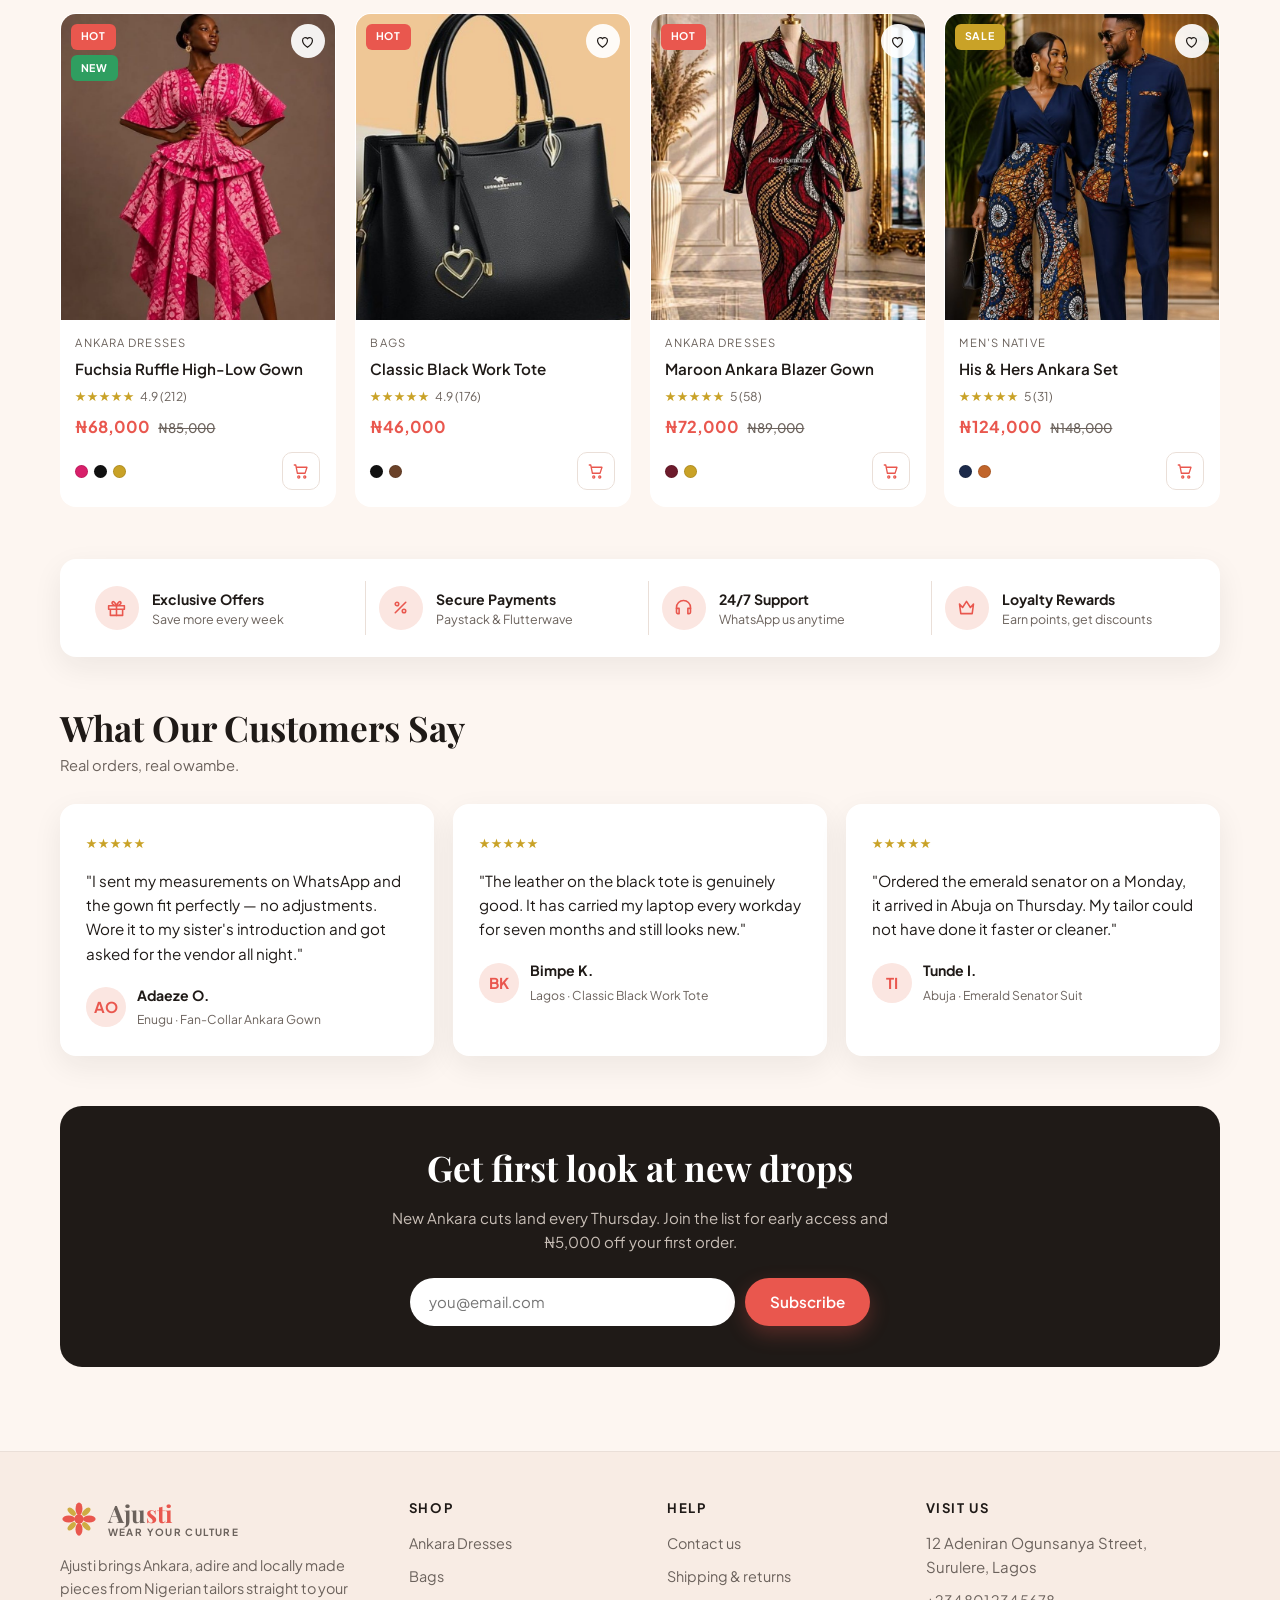
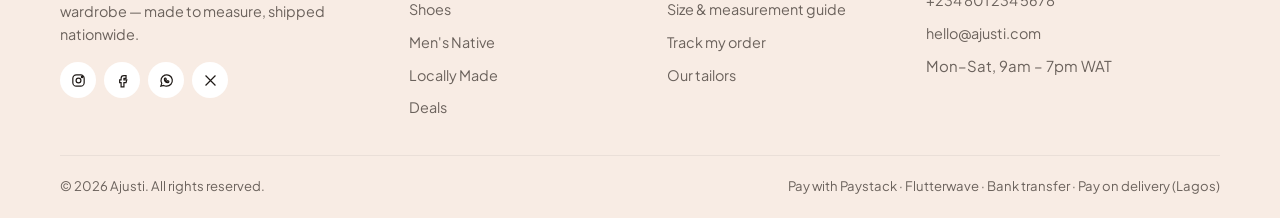
==== commit 525e9577: "Cut out the hero model and add a motion layer Hero: replaced the flat photo with a background-remove" ====
--- a/index.html
+++ b/index.html
@@ -28,7 +28,8 @@
     </div>
     <div class="hero-art">
       <div class="hero-blob"></div>
-      <img src="assets/site/hero-model.jpg" alt="Model wearing a fuchsia Ankara ruffle gown" fetchpriority="high">
+      <span class="hero-dot d1"></span><span class="hero-dot d2"></span><span class="hero-dot d3"></span>
+      <img src="assets/site/hero-model.webp" alt="Model wearing a fuchsia Ankara ruffle gown" fetchpriority="high" width="476" height="1000">
       <div class="hero-proof">
         <span class="avatars">
           <span style="background-image:url(assets/products/magenta-ankara-ruffle-dress.jpg)"></span>
--- a/css/style.css
+++ b/css/style.css
@@ -164,14 +164,27 @@
 .hero p { max-width: 34ch; font-size: 1.02rem; color: var(--ink-soft); }
 .hero-cta { display: flex; gap: .8rem; flex-wrap: wrap; margin-top: 1.8rem; }
 
-.hero-art { position: relative; display: grid; place-items: end center; min-height: 420px; }
+.hero-art { position: relative; display: grid; place-items: end center; min-height: 480px; }
+/* Coral disc sits behind the cut-out model, as in the reference layout. */
 .hero-blob {
-  position: absolute; inset: 6% 8% 12% 8%;
-  background: radial-gradient(circle at 50% 42%, #f2695f 0%, #e9574e 62%, #de4a41 100%);
-  border-radius: 50%;
-}
-.hero-art img { position: relative; max-height: 520px; width: auto; border-radius: 22px 22px 120px 120px; box-shadow: var(--shadow-lg); }
-.hero-leaf { position: absolute; width: 90px; opacity: .5; }
+  /* Centred with offsets rather than a translate, so the animations below
+     are free to own the transform property without fighting this rule. */
+  position: absolute; left: calc(50% - 200px); top: calc(42% - 200px);
+  width: 400px; height: 400px; border-radius: 50%;
+  background: radial-gradient(circle at 46% 38%, #e35a4b 0%, #c8402f 60%, #a83226 100%);
+}
+.hero-blob::after {
+  content: ''; position: absolute; inset: -26px; border-radius: 50%;
+  border: 1.5px dashed rgba(233, 87, 78, .32);
+}
+.hero-dot { position: absolute; border-radius: 50%; background: var(--coral); opacity: .75; }
+.hero-dot.d1 { width: 10px; height: 10px; top: 8%; right: 18%; }
+.hero-dot.d2 { width: 7px; height: 7px; top: 34%; right: 5%; background: var(--gold); }
+.hero-dot.d3 { width: 13px; height: 13px; bottom: 26%; left: 4%; background: var(--gold); opacity: .55; }
+.hero-art img {
+  position: relative; max-height: 560px; width: auto;
+  filter: drop-shadow(0 26px 34px rgba(31, 26, 23, .28));
+}
 
 .hero-proof {
   position: absolute; left: 50%; bottom: 8px; transform: translateX(-50%);
@@ -450,6 +463,8 @@
   .summary { position: static; }
 }
 @media (max-width: 620px) {
+  .logo-tag { display: none; }   /* the tagline wraps awkwardly at phone width */
+  .logo-text { font-size: 1.35rem; }
   .cat-grid { grid-template-columns: repeat(2, 1fr); }
   .product-grid { grid-template-columns: repeat(2, 1fr); }
   .quote-grid, .blog-grid, .two-col, .stat-row { grid-template-columns: 1fr; }
@@ -460,3 +475,80 @@
   .cart-row img { width: 70px; height: 80px; }
   .hero-proof { font-size: .85rem; }
 }
+
+
+/* ===========================================================
+   Motion
+   Everything is visible by default; the reveal styles only
+   engage once JS adds .js to <html>, and the whole layer is
+   switched off for anyone who prefers reduced motion.
+   =========================================================== */
+@media (prefers-reduced-motion: no-preference) {
+  .js [data-reveal] {
+    opacity: 0;
+    transform: translateY(26px);
+    transition: opacity .7s cubic-bezier(.22, .8, .3, 1), transform .7s cubic-bezier(.22, .8, .3, 1);
+    transition-delay: var(--d, 0ms);
+    will-change: opacity, transform;
+  }
+  .js [data-reveal="left"]  { transform: translateX(-32px); }
+  .js [data-reveal="right"] { transform: translateX(32px); }
+  .js [data-reveal="zoom"]  { transform: scale(.94); }
+  .js [data-reveal].in { opacity: 1; transform: none; }
+
+  /* hero entrance */
+  .js .hero-inner > div > *,
+  .js .hero-art > img,
+  .js .hero-art > .hero-proof { animation: heroIn .9s cubic-bezier(.22, .8, .3, 1) both; }
+  .js .hero .eyebrow  { animation-delay: .05s; }
+  .js .hero h1        { animation-delay: .15s; }
+  .js .hero-inner p   { animation-delay: .25s; }
+  .js .hero-cta       { animation-delay: .35s; }
+  .js .hero-proof     { animation-delay: .6s; }
+  @keyframes heroIn  { from { opacity: 0; transform: translateY(26px); } to { opacity: 1; transform: none; } }
+  @keyframes blobIn  { from { opacity: 0; transform: scale(.75); } to { opacity: 1; transform: none; } }
+
+  /* idle life: a slow float on the model, a breathing disc, drifting dots */
+  .js .hero-art img { animation: heroIn .9s cubic-bezier(.22, .8, .3, 1) .2s both,
+                                 float 7s ease-in-out 1.1s infinite alternate; }
+  .js .hero-blob    { animation: blobIn 1s cubic-bezier(.22, .8, .3, 1) both,
+                                 breathe 9s ease-in-out 1.1s infinite alternate; }
+  .hero-dot     { animation: drift 6s ease-in-out infinite alternate; }
+  .hero-dot.d2  { animation-duration: 8s; animation-delay: .6s; }
+  .hero-dot.d3  { animation-duration: 7s; animation-delay: 1.2s; }
+  @keyframes float   { to { transform: translateY(-14px); } }
+  @keyframes breathe { to { transform: scale(1.035); } }
+  @keyframes drift   { to { transform: translateY(-16px); } }
+
+  .toast { transition: transform .35s cubic-bezier(.2, .9, .3, 1.3); }
+}
+
+/* Header condenses once you scroll past the top. */
+.site-header { transition: box-shadow .3s ease, padding .3s ease; }
+.site-header.stuck { box-shadow: 0 6px 24px rgba(31, 26, 23, .08); }
+.site-header.stuck .header-inner { padding-top: .55rem; padding-bottom: .55rem; }
+
+/* Progress bar for how far down the page you are. */
+.scroll-progress {
+  position: fixed; top: 0; left: 0; height: 3px; width: 100%; transform-origin: 0 50%;
+  transform: scaleX(0); background: linear-gradient(90deg, var(--coral), var(--gold));
+  z-index: 90; pointer-events: none;
+}
+
+/* Back-to-top button, revealed after the first screen. */
+.to-top {
+  position: fixed; right: 20px; bottom: 20px; width: 46px; height: 46px; border-radius: 50%;
+  background: var(--coral); color: #fff; display: grid; place-items: center; z-index: 80;
+  box-shadow: 0 10px 24px rgba(233, 87, 78, .35);
+  opacity: 0; transform: translateY(16px); pointer-events: none;
+  transition: opacity .3s ease, transform .3s ease, background .2s ease;
+}
+.to-top.show { opacity: 1; transform: none; pointer-events: auto; }
+.to-top:hover { background: var(--coral-dark); }
+.to-top svg { width: 20px; height: 20px; stroke: #fff; fill: none; stroke-width: 2; stroke-linecap: round; stroke-linejoin: round; }
+
+@media (max-width: 880px) {
+  .hero-blob { width: 300px; height: 300px; left: calc(50% - 150px); top: calc(42% - 150px); }
+  .hero-art img { max-height: 430px; }
+  .to-top { right: 14px; bottom: 14px; }
+}
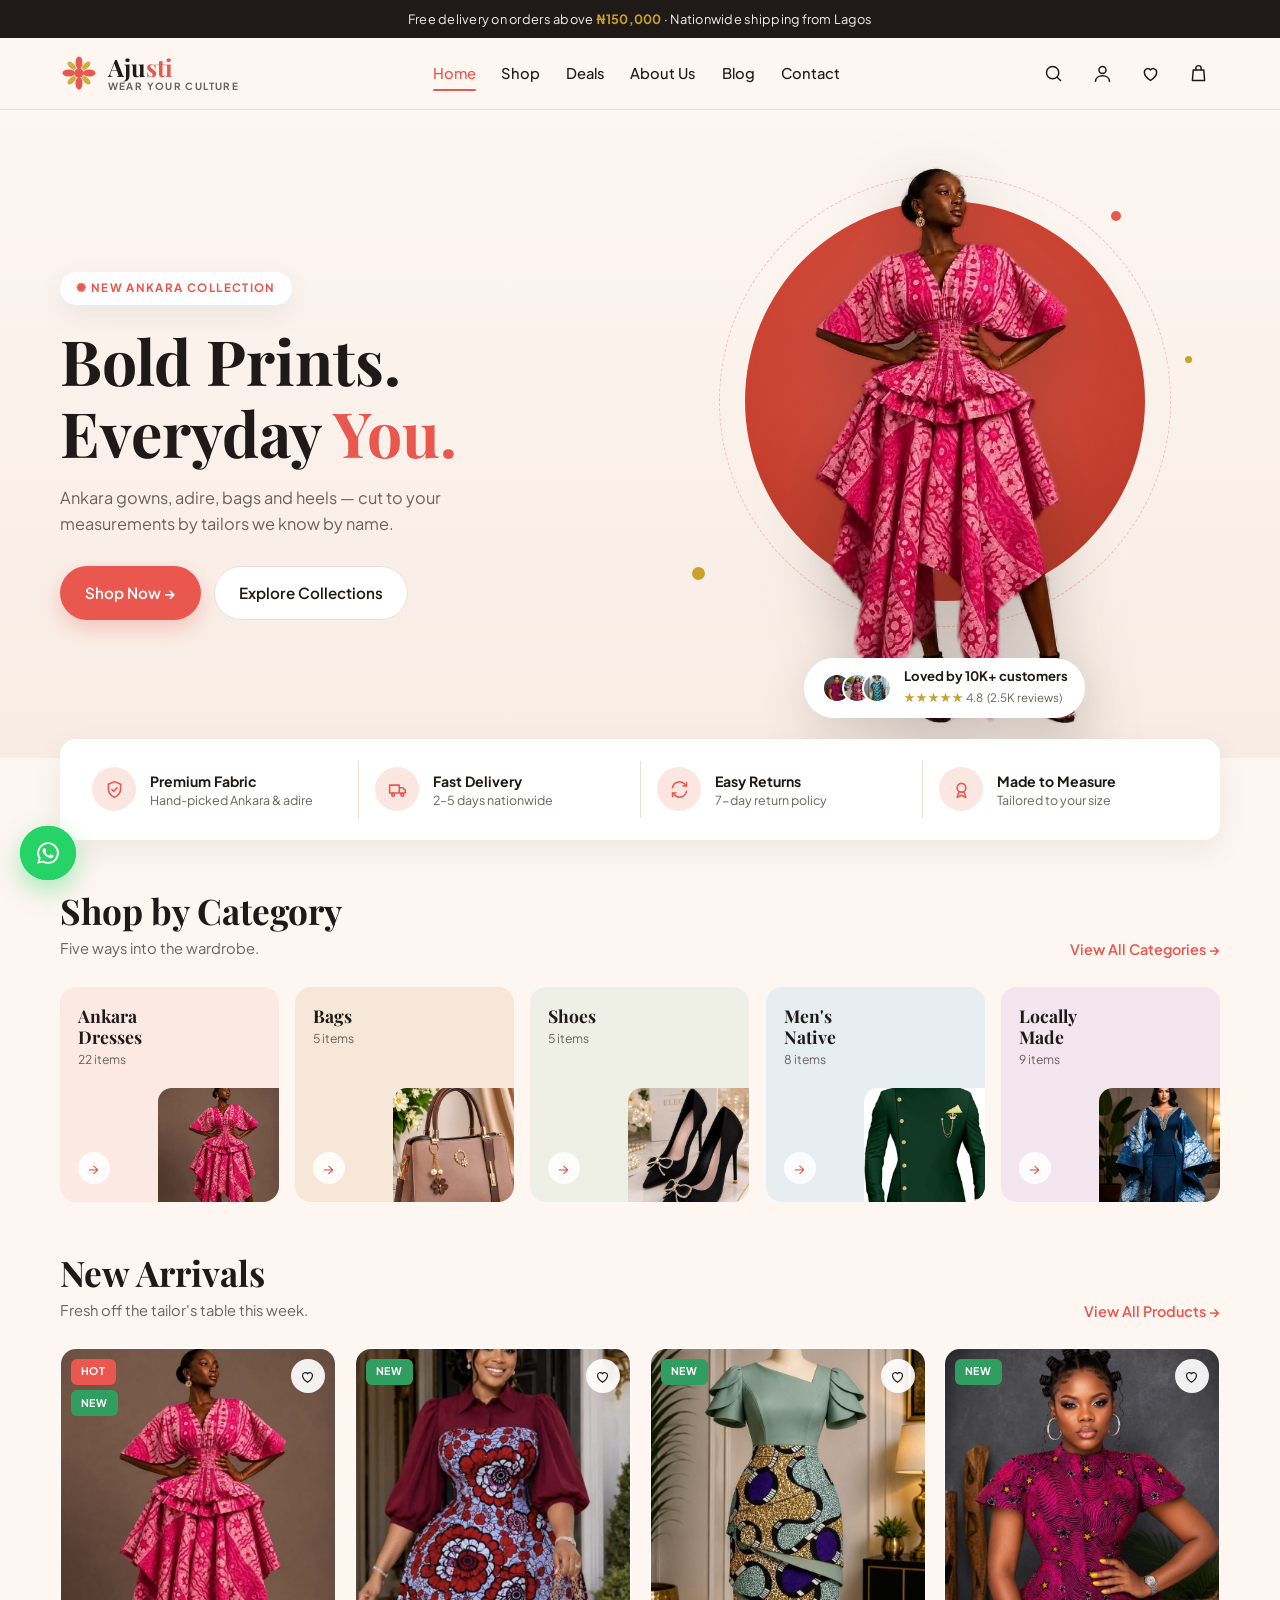
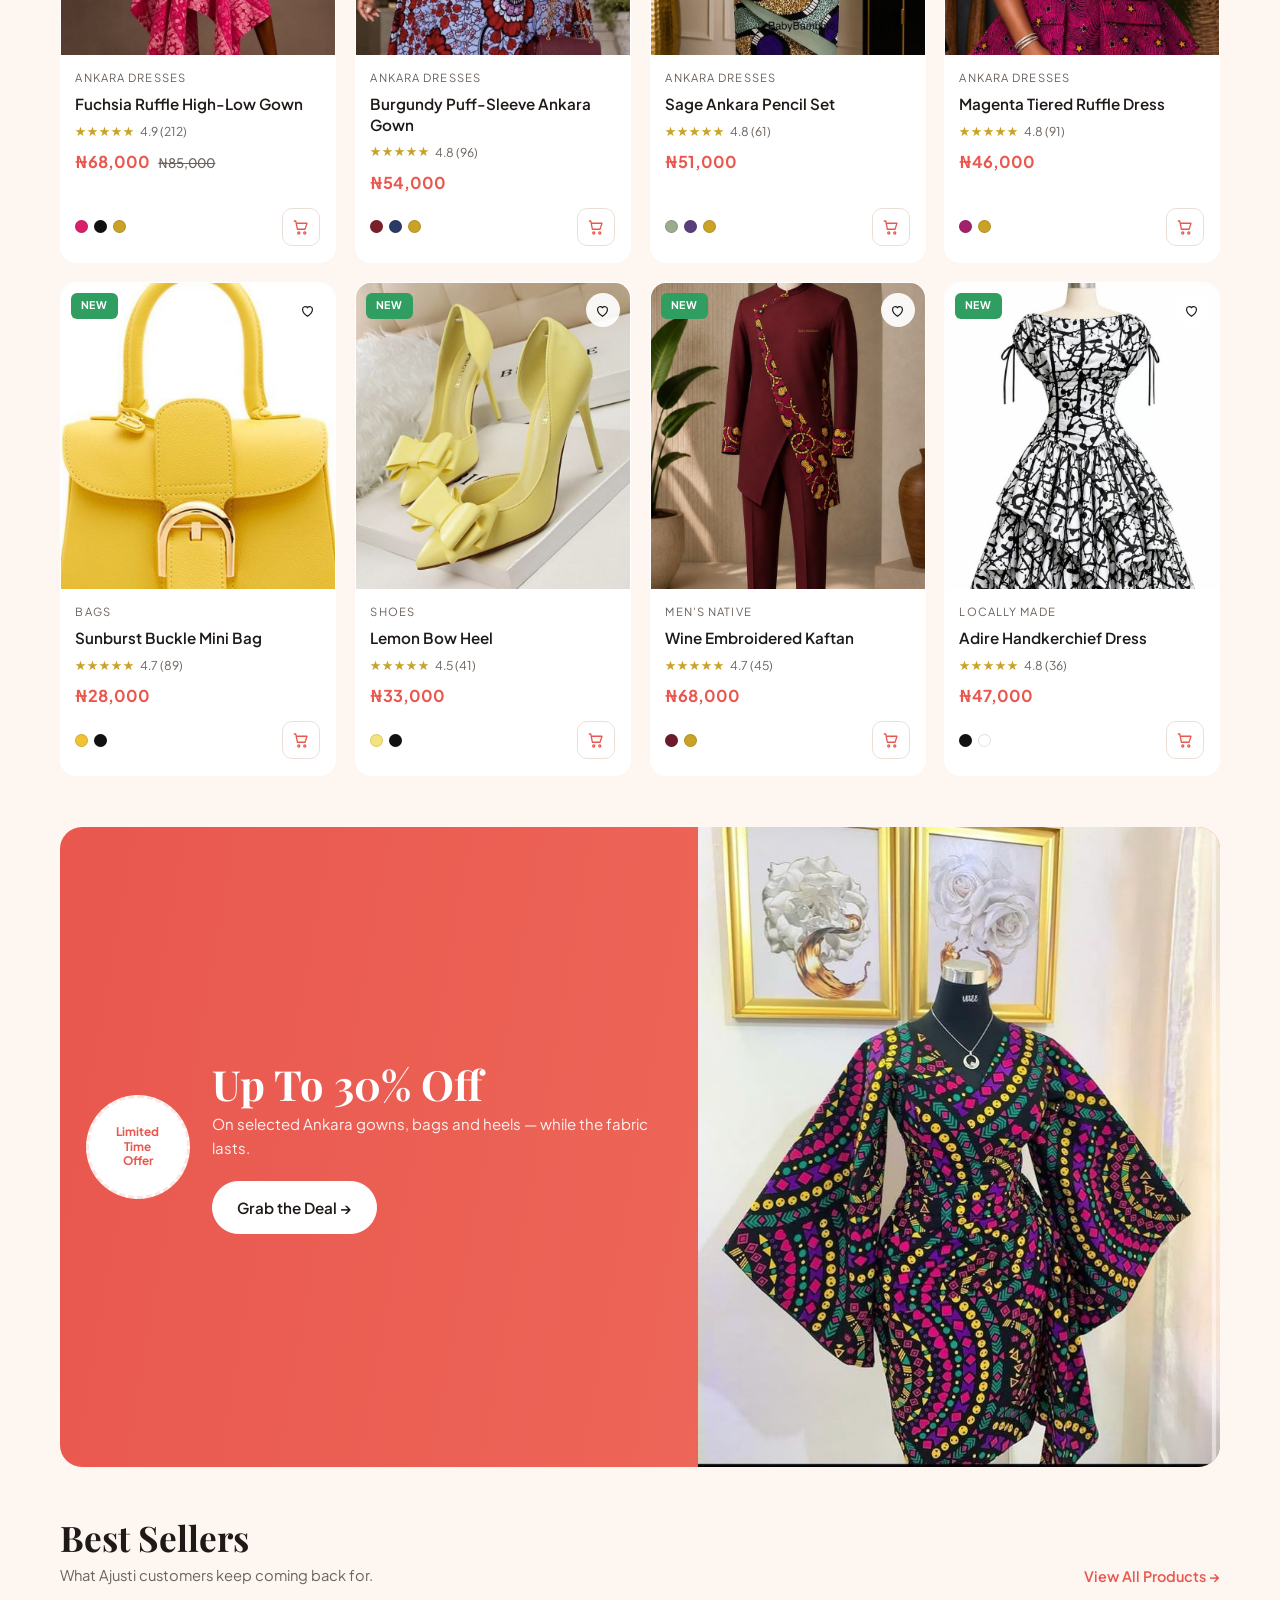
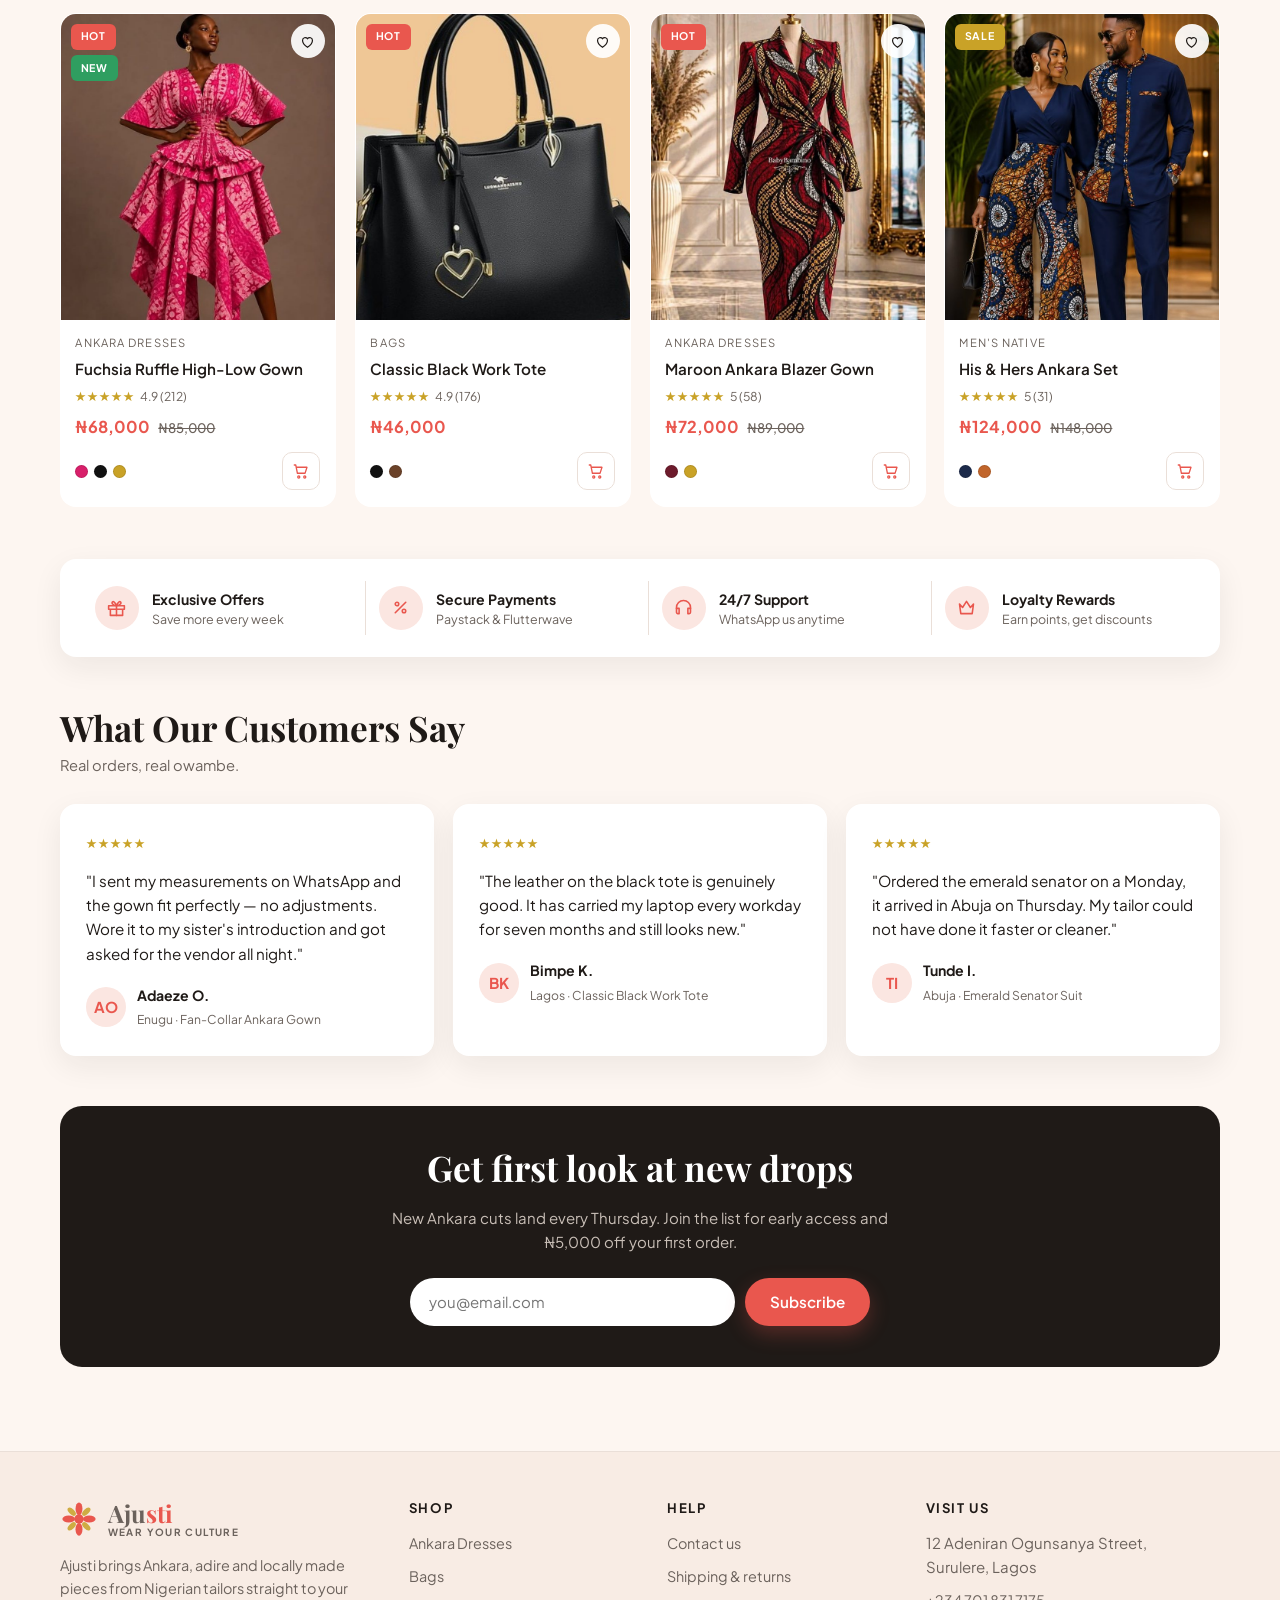
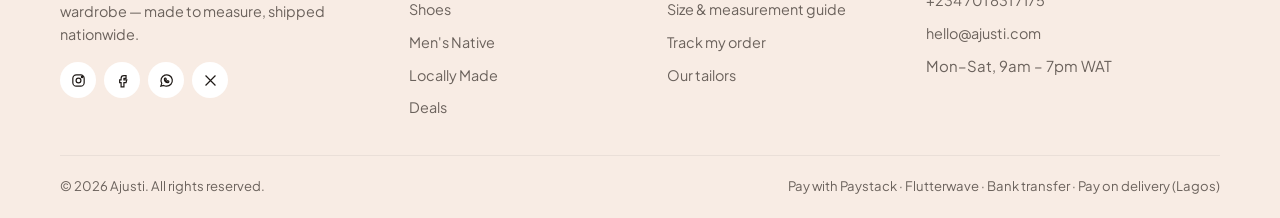
==== commit 284c6423: "Make the site installable and fix responsive breaks at small widths PWA - manifest.webmanifest with " ====
--- a/index.html
+++ b/index.html
@@ -9,6 +9,12 @@
 <link rel="preconnect" href="https://fonts.googleapis.com">
 <link rel="preconnect" href="https://fonts.gstatic.com" crossorigin>
 <link href="https://fonts.googleapis.com/css2?family=Playfair+Display:wght@600;700;800&family=Plus+Jakarta+Sans:wght@400;500;600;700&display=swap" rel="stylesheet">
+<link rel="manifest" href="manifest.webmanifest">
+<meta name="theme-color" content="#e9574e">
+<meta name="apple-mobile-web-app-capable" content="yes">
+<meta name="apple-mobile-web-app-status-bar-style" content="default">
+<meta name="apple-mobile-web-app-title" content="Ajusti">
+<link rel="apple-touch-icon" href="assets/icons/apple-touch-icon.png">
 <link rel="stylesheet" href="css/style.css">
 </head>
 <body data-page="index.html">
--- a/css/style.css
+++ b/css/style.css
@@ -187,9 +187,12 @@
 }
 
 .hero-proof {
-  position: absolute; left: 50%; bottom: 8px; transform: translateX(-50%);
+  /* Centred with auto margins rather than a translate: the entrance
+     animation owns transform, and would otherwise cancel the centring. */
+  position: absolute; left: 0; right: 0; bottom: 8px;
+  margin-inline: auto; width: max-content; max-width: min(340px, calc(100% - 12px));
   background: var(--white); border-radius: 999px; padding: .6rem 1.1rem;
-  display: flex; align-items: center; gap: .75rem; box-shadow: var(--shadow-lg); white-space: nowrap;
+  display: flex; align-items: center; gap: .75rem; box-shadow: var(--shadow-lg);
 }
 .avatars { display: flex; }
 .avatars span {
@@ -197,7 +200,7 @@
   background-size: cover; background-position: center top;
 }
 .avatars span:first-child { margin-left: 0; }
-.hero-proof b { display: block; font-size: .82rem; }
+.hero-proof b { display: block; font-size: .82rem; line-height: 1.3; }
 .hero-proof small { font-size: .72rem; color: var(--ink-soft); }
 .stars { color: var(--gold); letter-spacing: 1px; font-size: .78rem; }
 
@@ -465,6 +468,10 @@
 @media (max-width: 620px) {
   .logo-tag { display: none; }   /* the tagline wraps awkwardly at phone width */
   .logo-text { font-size: 1.35rem; }
+  .hero-proof { max-width: calc(100% - 12px); padding: .55rem .8rem; gap: .5rem; }
+  .hero-proof b { font-size: .78rem; }
+  .hero-proof small { font-size: .68rem; }
+  .avatars span { width: 26px; height: 26px; }
   .cat-grid { grid-template-columns: repeat(2, 1fr); }
   .product-grid { grid-template-columns: repeat(2, 1fr); }
   .quote-grid, .blog-grid, .two-col, .stat-row { grid-template-columns: 1fr; }
@@ -535,6 +542,37 @@
   z-index: 90; pointer-events: none;
 }
 
+/* Floating WhatsApp button. Sits bottom-left so it never collides with
+   the back-to-top button on the right. */
+.wa-fab {
+  position: fixed; left: 20px; bottom: 20px; z-index: 80;
+  display: inline-flex; align-items: center; gap: 0;
+  height: 54px; padding: 0 15px; border-radius: 999px;
+  background: #25d366; color: #fff; font-weight: 600; font-size: .92rem;
+  box-shadow: 0 10px 26px rgba(37, 211, 102, .4);
+  transition: gap .25s ease, padding .25s ease, transform .2s ease, box-shadow .2s ease;
+}
+.wa-fab svg { width: 26px; height: 26px; flex: none; }
+.wa-fab span {
+  max-width: 0; overflow: hidden; white-space: nowrap;
+  transition: max-width .3s ease;
+}
+.wa-fab:hover { transform: translateY(-2px); box-shadow: 0 14px 30px rgba(37, 211, 102, .5); gap: .55rem; }
+.wa-fab:hover span { max-width: 140px; }
+.wa-fab::before {
+  content: ''; position: absolute; inset: 0; border-radius: 999px;
+  background: #25d366; z-index: -1;
+}
+
+@media (prefers-reduced-motion: no-preference) {
+  .wa-fab::before { animation: waPulse 2.6s ease-out infinite; }
+  @keyframes waPulse {
+    0%   { transform: scale(1); opacity: .55; }
+    70%  { transform: scale(1.35); opacity: 0; }
+    100% { transform: scale(1.35); opacity: 0; }
+  }
+}
+
 /* Back-to-top button, revealed after the first screen. */
 .to-top {
   position: fixed; right: 20px; bottom: 20px; width: 46px; height: 46px; border-radius: 50%;
@@ -551,4 +589,63 @@
   .hero-blob { width: 300px; height: 300px; left: calc(50% - 150px); top: calc(42% - 150px); }
   .hero-art img { max-height: 430px; }
   .to-top { right: 14px; bottom: 14px; }
-}
+  .wa-fab { left: 14px; bottom: 14px; height: 50px; padding: 0 13px; }
+  .wa-fab span { display: none; }   /* icon only on phones */
+}
+
+
+/* Small phones: shrink the header so the logo and all five actions fit
+   without a sideways scroll (they overflowed at 320–375px). */
+@media (max-width: 430px) {
+  .header-inner { gap: .5rem; padding: .7rem 12px; }
+  .logo-mark { width: 32px; height: 32px; }
+  .logo-text { font-size: 1.2rem; }
+  .icon-btn { width: 36px; height: 36px; }
+  .icon-btn svg { width: 19px; height: 19px; }
+  .header-actions { gap: 0; }
+  .badge { min-width: 16px; height: 16px; font-size: .62rem; }
+  .wrap { padding: 0 14px; }
+  .topbar { font-size: .72rem; padding: .5rem 12px; }
+}
+
+@media (max-width: 360px) {
+  .product-grid { grid-template-columns: 1fr; }   /* two columns get too cramped */
+  .cat-grid { grid-template-columns: 1fr; }
+  .hero-cta .btn { width: 100%; }
+}
+
+
+/* Narrowest phones (320–380px): two-up strips and the four-column footer
+   run out of room, so everything stacks. */
+@media (max-width: 380px) {
+  .trust, .perks, .foot-grid { grid-template-columns: 1fr; }
+  .trust > div + div, .perks > div + div {
+    border-left: 0; border-top: 1px solid var(--line); padding-top: .9rem;
+  }
+  .foot-grid { gap: 1.6rem; }
+  .foot-bottom { flex-direction: column; gap: .5rem; }
+}
+
+
+/* ---------- install banner ---------- */
+.install-banner {
+  position: fixed; left: 50%; bottom: 18px; translate: -50% 0; z-index: 95;
+  width: min(440px, calc(100vw - 28px));
+  display: grid; grid-template-columns: auto 1fr auto auto; align-items: center; gap: .8rem;
+  background: var(--white); border: 1px solid var(--line); border-radius: 18px;
+  padding: .85rem 1rem; box-shadow: var(--shadow-lg);
+  opacity: 0; transform: translateY(18px); pointer-events: none;
+  transition: opacity .3s ease, transform .3s ease;
+}
+.install-banner.show { opacity: 1; transform: none; pointer-events: auto; }
+.install-banner img { border-radius: 10px; }
+.install-banner b { display: block; font-size: .9rem; }
+.install-banner small { color: var(--ink-soft); font-size: .76rem; line-height: 1.3; display: block; }
+.install-close { font-size: 1.4rem; line-height: 1; color: var(--ink-soft); padding: 0 .2rem; }
+.install-close:hover { color: var(--ink); }
+
+@media (max-width: 430px) {
+  .install-banner { bottom: 74px; grid-template-columns: auto 1fr auto; padding: .75rem .85rem; }
+  .install-banner .install-close { grid-column: 3; grid-row: 1; align-self: start; }
+  .install-banner [data-install] { grid-column: 1 / -1; width: 100%; }
+}
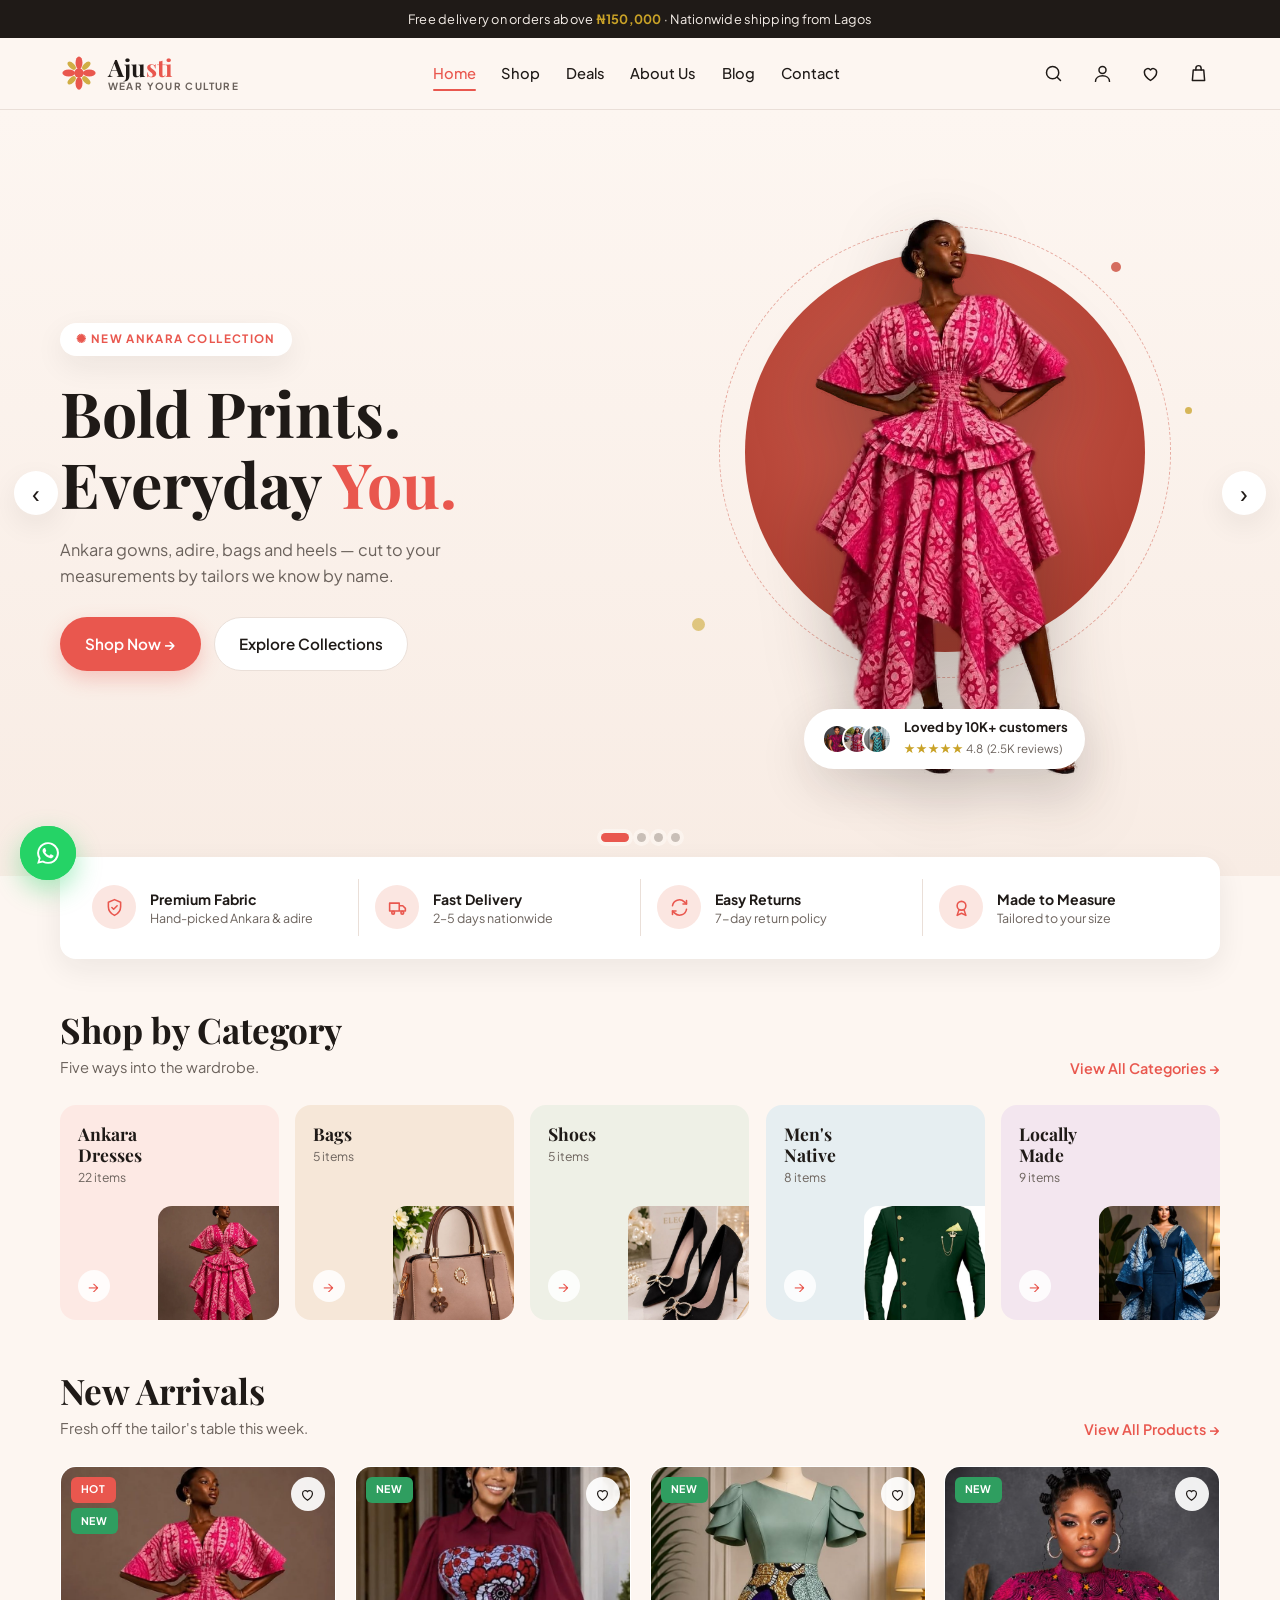
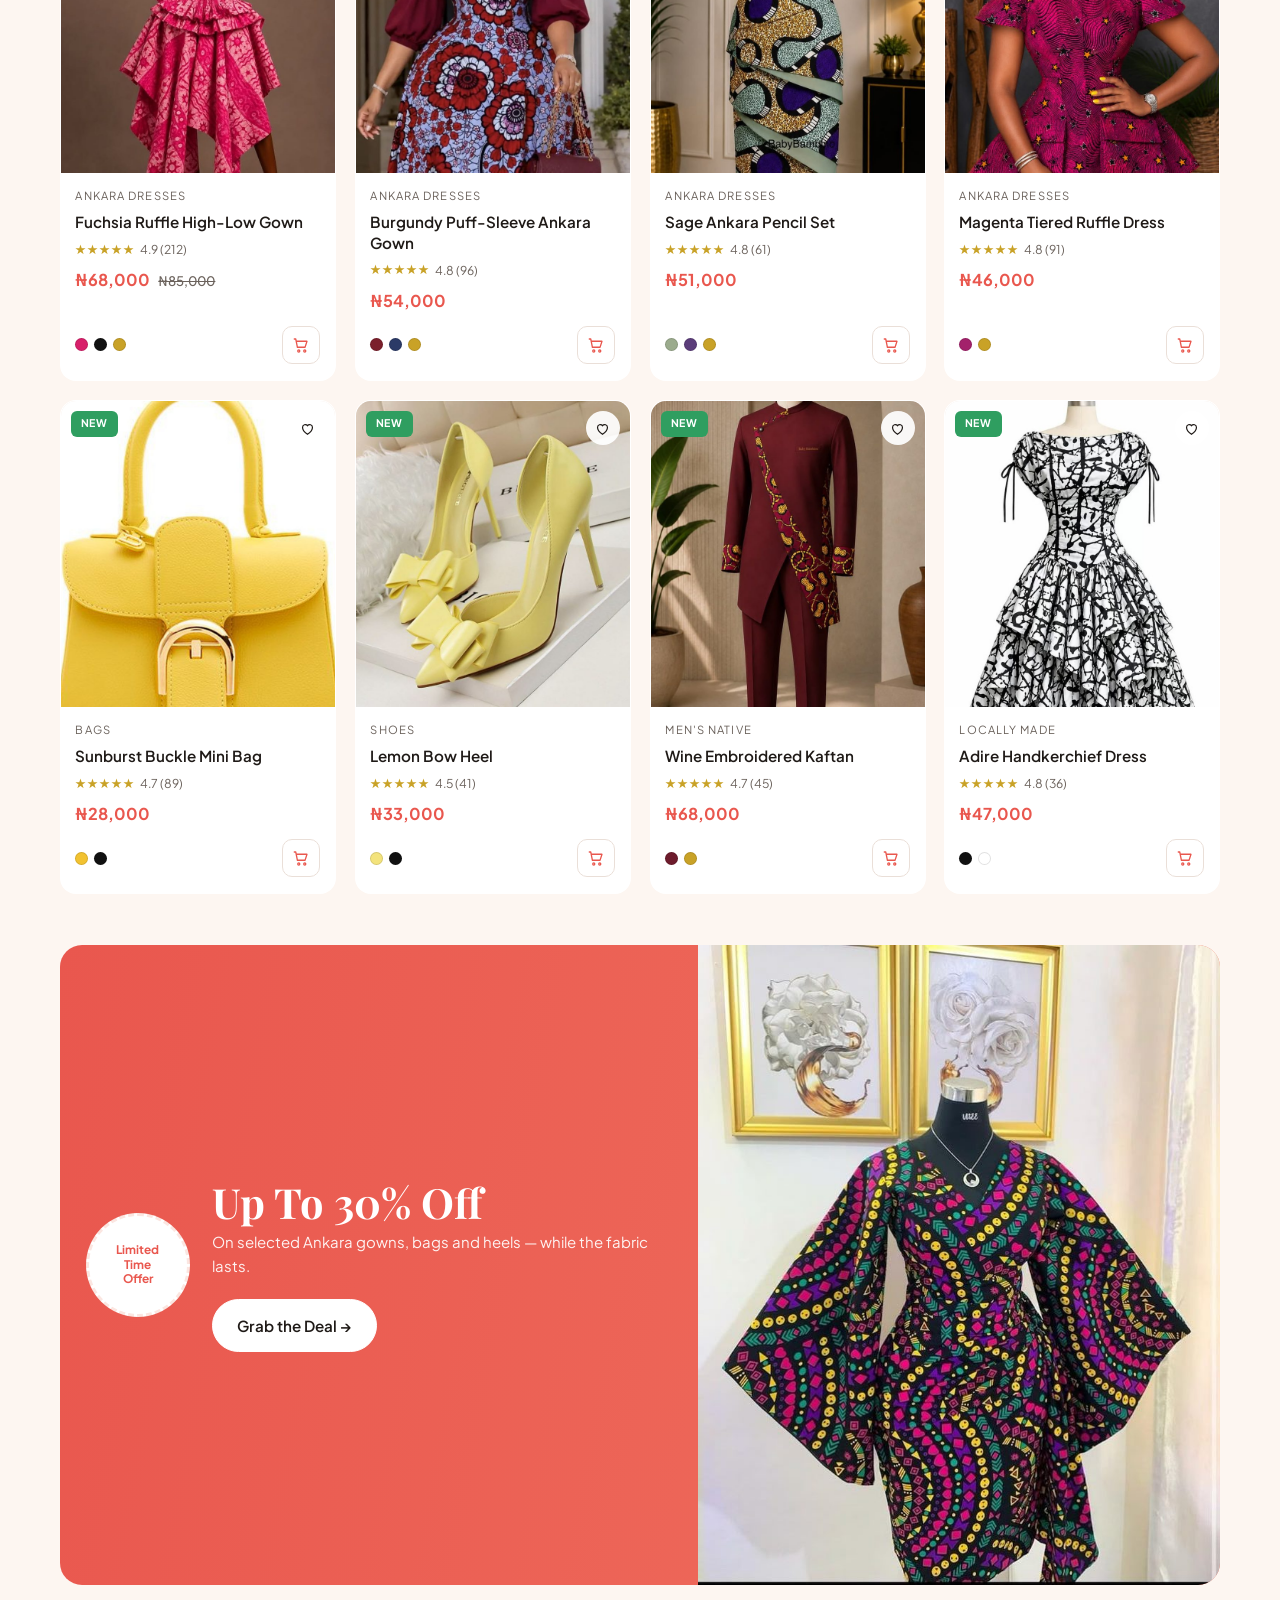
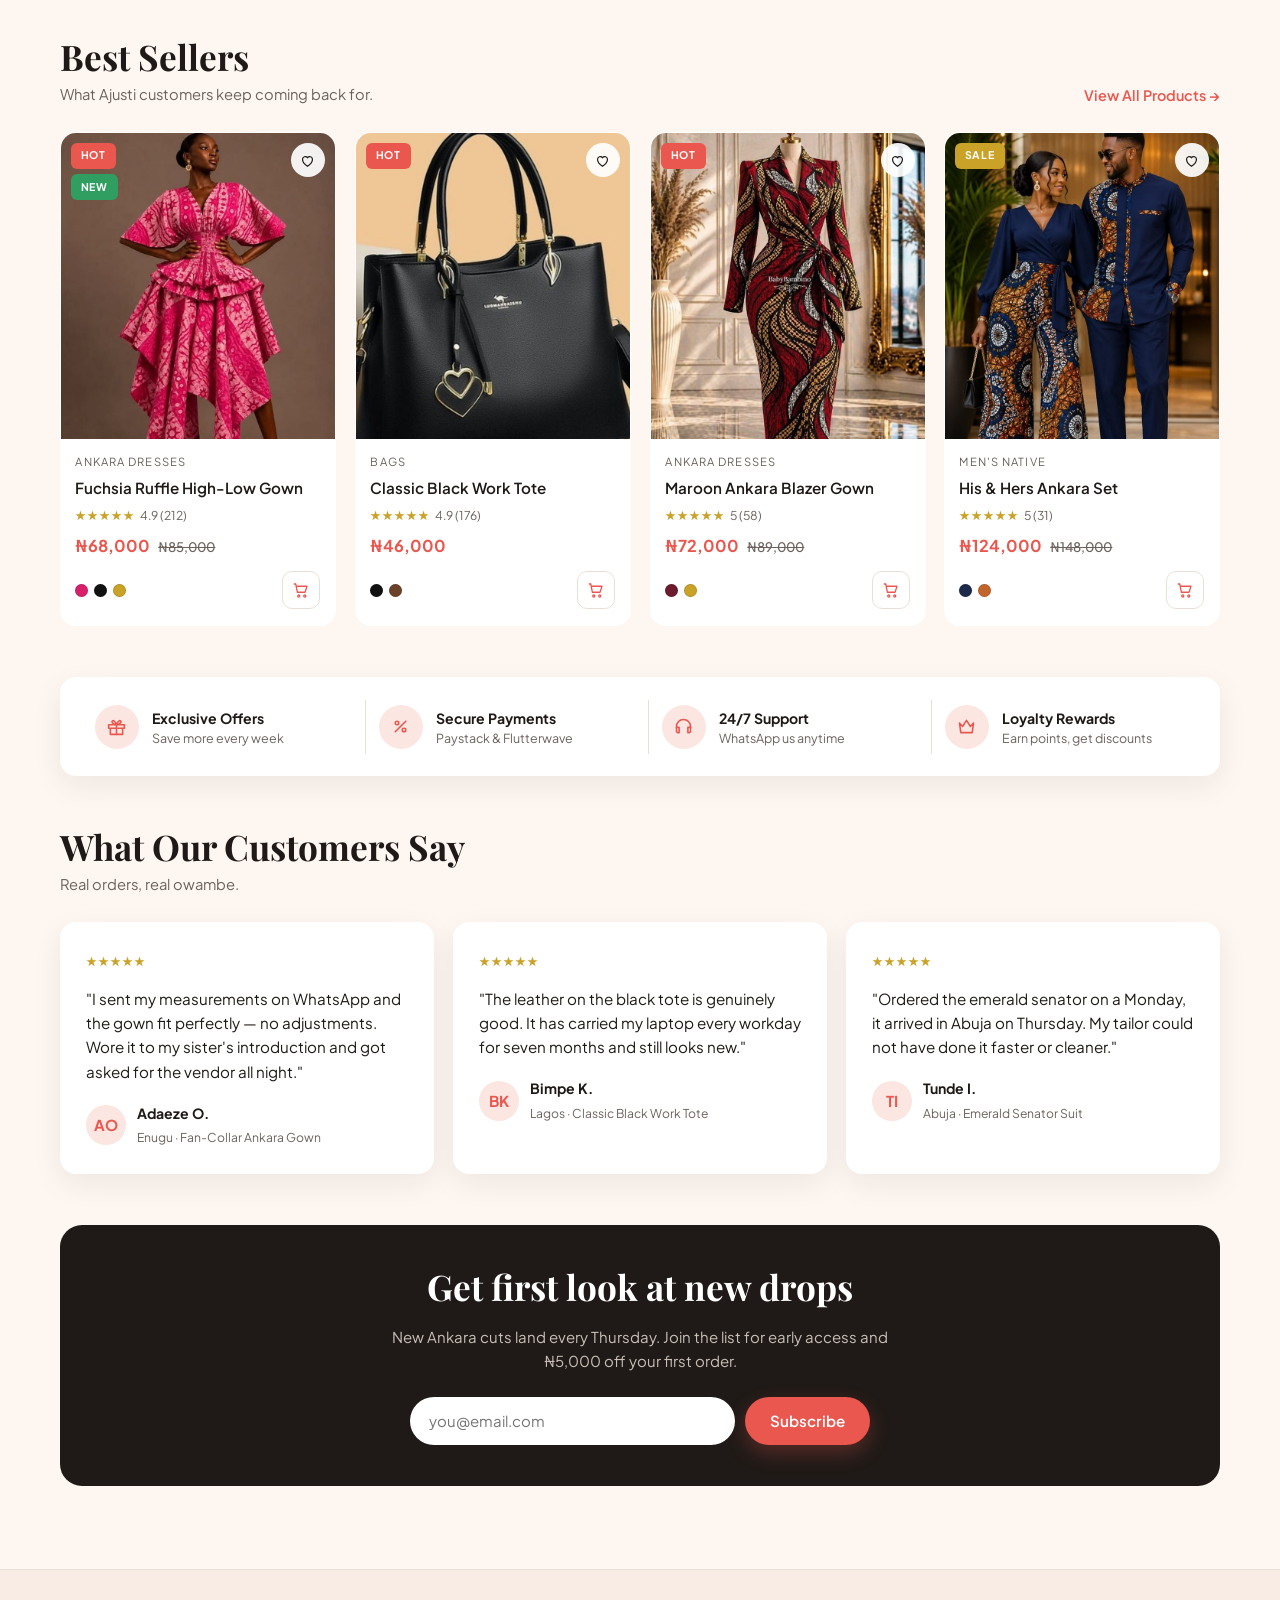
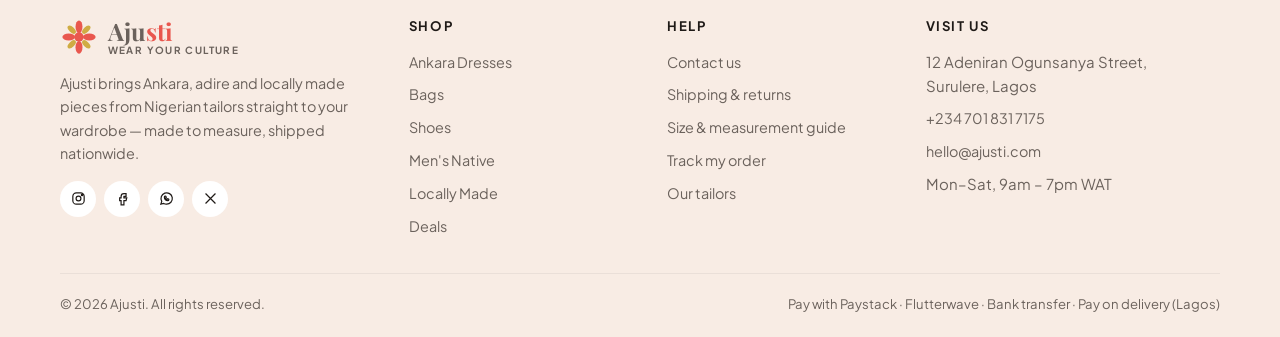
==== commit 36dde52d: "Turn the hero into a four-slide carousel Each slide sells a different category with its own copy, cu" ====
--- a/index.html
+++ b/index.html
@@ -20,36 +20,110 @@
 <body data-page="index.html">
 <div data-shell="header"></div>
 
-<!-- ============ HERO ============ -->
-<div class="hero">
-  <div class="hero-inner">
-    <div>
-      <span class="eyebrow">✺ New Ankara Collection</span>
-      <h1>Bold Prints.<br>Everyday <em>You.</em></h1>
-      <p>Ankara gowns, adire, bags and heels — cut to your measurements by tailors we know by name.</p>
-      <div class="hero-cta">
-        <a class="btn btn-primary" href="shop.html">Shop Now →</a>
-        <a class="btn btn-ghost" href="shop.html#categories">Explore Collections</a>
-      </div>
-    </div>
-    <div class="hero-art">
-      <div class="hero-blob"></div>
-      <span class="hero-dot d1"></span><span class="hero-dot d2"></span><span class="hero-dot d3"></span>
-      <img src="assets/site/hero-model.webp" alt="Model wearing a fuchsia Ankara ruffle gown" fetchpriority="high" width="476" height="1000">
-      <div class="hero-proof">
-        <span class="avatars">
-          <span style="background-image:url(assets/products/magenta-ankara-ruffle-dress.jpg)"></span>
-          <span style="background-image:url(assets/products/ankara-boubou-maxi.jpg)"></span>
-          <span style="background-image:url(assets/products/turquoise-lace-boubou.jpg)"></span>
-        </span>
-        <span>
-          <b>Loved by 10K+ customers</b>
-          <small><span class="stars">★★★★★</span> 4.8 &nbsp;(2.5K reviews)</small>
-        </span>
-      </div>
-    </div>
-  </div>
-</div>
+<!-- ============ HERO CAROUSEL ============ -->
+<section class="hero" id="hero" aria-roledescription="carousel" aria-label="Featured collections">
+  <div class="hero-slides" id="heroSlides">
+    <div class="hero-slide on anim" data-slide="0"
+         style="--disc:#c8402f;--art-h:560px"
+         role="group" aria-roledescription="slide" aria-label="1 of 4">
+      <div class="hero-inner">
+        <div class="hero-copy">
+          <span class="eyebrow">✺ New Ankara Collection</span>
+          <h1>Bold Prints.<br>Everyday <em>You.</em></h1>
+          <p>Ankara gowns, adire, bags and heels — cut to your measurements by tailors we know by name.</p>
+          <div class="hero-cta">
+            <a class="btn btn-primary" href="shop.html?cat=ankara-dresses">Shop Now →</a>
+            <a class="btn btn-ghost" href="#categories">Explore Collections</a>
+          </div>
+        </div>
+        <div class="hero-art">
+          <div class="hero-blob"></div>
+          <span class="hero-dot d1"></span><span class="hero-dot d2"></span><span class="hero-dot d3"></span>
+          <img src="assets/site/hero-model.webp" alt="Model wearing a fuchsia Ankara ruffle gown" width="476" height="1000" fetchpriority="high">
+          <div class="hero-proof">
+            <span class="avatars"><span style="background-image:url(assets/products/magenta-ankara-ruffle-dress.jpg)"></span><span style="background-image:url(assets/products/ankara-boubou-maxi.jpg)"></span><span style="background-image:url(assets/products/turquoise-lace-boubou.jpg)"></span></span>
+            <span><b>Loved by 10K+ customers</b><small><span class="stars">★★★★★</span> 4.8 &nbsp;(2.5K reviews)</small></span>
+          </div>
+        </div>
+      </div>
+    </div>
+    <div class="hero-slide" data-slide="1"
+         style="--disc:#b5622f;--art-h:560px" aria-hidden="true"
+         role="group" aria-roledescription="slide" aria-label="2 of 4">
+      <div class="hero-inner">
+        <div class="hero-copy">
+          <span class="eyebrow">✺ His &amp; Hers</span>
+          <h1>Step Out.<br><em>Together.</em></h1>
+          <p>Matching Ankara sets and senator suits, tailored for both of you and sent out as one order.</p>
+          <div class="hero-cta">
+            <a class="btn btn-primary" href="shop.html?cat=mens-native">Shop Men's Native →</a>
+            <a class="btn btn-ghost" href="product.html?id=couple-ankara-set">See couple sets</a>
+          </div>
+        </div>
+        <div class="hero-art">
+          <div class="hero-blob"></div>
+          <span class="hero-dot d1"></span><span class="hero-dot d2"></span><span class="hero-dot d3"></span>
+          <img src="assets/site/hero-couple.webp" alt="Couple in matching navy and Ankara outfits" width="593" height="1000" loading="lazy">
+          <div class="hero-proof">
+            <span class="avatars"><span style="background-image:url(assets/products/couple-ankara-set.jpg)"></span><span style="background-image:url(assets/products/emerald-senator-suit.jpg)"></span><span style="background-image:url(assets/products/kente-agbada-suit.jpg)"></span></span>
+            <span><b>Dressed 500+ couples</b><small>Aso-ebi and family orders welcome</small></span>
+          </div>
+        </div>
+      </div>
+    </div>
+    <div class="hero-slide" data-slide="2"
+         style="--disc:#e9574e;--art-h:560px" aria-hidden="true"
+         role="group" aria-roledescription="slide" aria-label="3 of 4">
+      <div class="hero-inner">
+        <div class="hero-copy">
+          <span class="eyebrow">✺ Hand-Dyed in Nigeria</span>
+          <h1>Adire.<br><em>One of One.</em></h1>
+          <p>Indigo dyed by hand, then cut to order. No two pieces ever come out of the vat the same.</p>
+          <div class="hero-cta">
+            <a class="btn btn-primary" href="shop.html?cat=locally-made">Shop Locally Made →</a>
+            <a class="btn btn-ghost" href="blog.html">How adire is made</a>
+          </div>
+        </div>
+        <div class="hero-art">
+          <div class="hero-blob"></div>
+          <span class="hero-dot d1"></span><span class="hero-dot d2"></span><span class="hero-dot d3"></span>
+          <img src="assets/site/hero-adire.webp" alt="Model wearing an indigo adire evening gown" width="609" height="1000" loading="lazy">
+          <div class="hero-proof">
+            <span class="avatars"><span style="background-image:url(assets/products/indigo-adire-flare-dress.jpg)"></span><span style="background-image:url(assets/products/monochrome-adire-handkerchief-dress.jpg)"></span><span style="background-image:url(assets/products/turquoise-lace-boubou.jpg)"></span></span>
+            <span><b>Cut to order in 10–14 days</b><small>Free custom measurements on every piece</small></span>
+          </div>
+        </div>
+      </div>
+    </div>
+    <div class="hero-slide" data-slide="3"
+         style="--disc:#c9a227;--art-h:470px" aria-hidden="true"
+         role="group" aria-roledescription="slide" aria-label="4 of 4">
+      <div class="hero-inner">
+        <div class="hero-copy">
+          <span class="eyebrow">✺ Bags &amp; Heels</span>
+          <h1>Finish the<br><em>Look.</em></h1>
+          <p>Leather bags built for Lagos traffic, and heels with a padded insole you can actually walk in.</p>
+          <div class="hero-cta">
+            <a class="btn btn-primary" href="shop.html?cat=bags">Shop Bags →</a>
+            <a class="btn btn-ghost" href="shop.html?cat=shoes">Shop Shoes</a>
+          </div>
+        </div>
+        <div class="hero-art">
+          <div class="hero-blob"></div>
+          <span class="hero-dot d1"></span><span class="hero-dot d2"></span><span class="hero-dot d3"></span>
+          <img src="assets/site/hero-bag.webp" alt="Black leather work tote with gold hardware" width="592" height="700" loading="lazy">
+          <div class="hero-proof">
+            <span class="avatars"><span style="background-image:url(assets/products/black-classic-tote.jpg)"></span><span style="background-image:url(assets/products/black-bow-stiletto.jpg)"></span><span style="background-image:url(assets/products/nude-pearl-handbag.jpg)"></span></span>
+            <span><b>Free delivery above ₦150,000</b><small>Pay on delivery within Lagos</small></span>
+          </div>
+        </div>
+      </div>
+    </div>
+  </div>
+  <button class="hero-arrow prev" id="heroPrev" aria-label="Previous slide">‹</button>
+  <button class="hero-arrow next" id="heroNext" aria-label="Next slide">›</button>
+  <div class="hero-dots" id="heroDots" aria-label="Choose slide"><button class="hero-dot-btn on" data-goto="0" aria-label="Show slide 1" aria-current="true"></button><button class="hero-dot-btn" data-goto="1" aria-label="Show slide 2"></button><button class="hero-dot-btn" data-goto="2" aria-label="Show slide 3"></button><button class="hero-dot-btn" data-goto="3" aria-label="Show slide 4"></button></div>
+</section>
 
 <!-- ============ TRUST STRIP ============ -->
 <div class="wrap">
@@ -200,6 +274,71 @@
   renderGrid(document.getElementById('bestGrid'),
     [...PRODUCTS].sort((a, b) => (b.rating * 100 + b.reviews / 10) - (a.rating * 100 + a.reviews / 10)).slice(0, 4));
 
+
+  /* ---------- hero carousel ---------- */
+  const slides = [...document.querySelectorAll('.hero-slide')];
+  if (slides.length > 1) {
+    const dots = [...document.querySelectorAll('.hero-dot-btn')];
+    const hero = document.getElementById('hero');
+    const reduced = window.matchMedia('(prefers-reduced-motion: reduce)').matches;
+    const DELAY = 6500;
+    let current = 0, timer = null, paused = false;
+
+    function show(next) {
+      next = (next + slides.length) % slides.length;
+      if (next === current) return;
+      slides.forEach((s, i) => {
+        const on = i === next;
+        s.classList.toggle('on', on);
+        s.toggleAttribute('aria-hidden', !on);
+        // restart the entrance animation for the slide coming in
+        s.classList.remove('anim');
+        if (on) { void s.offsetWidth; s.classList.add('anim'); }
+      });
+      dots.forEach((d, i) => {
+        d.classList.toggle('on', i === next);
+        i === next ? d.setAttribute('aria-current', 'true') : d.removeAttribute('aria-current');
+      });
+      current = next;
+    }
+
+    const stop  = () => { clearInterval(timer); timer = null; };
+    const start = () => {
+      stop();
+      if (reduced || paused) return;
+      timer = setInterval(() => show(current + 1), DELAY);
+    };
+
+    document.getElementById('heroNext').addEventListener('click', () => { show(current + 1); start(); });
+    document.getElementById('heroPrev').addEventListener('click', () => { show(current - 1); start(); });
+    dots.forEach(d => d.addEventListener('click', () => { show(+d.dataset.goto); start(); }));
+
+    // pause while someone is reading or interacting, and when the tab is hidden
+    ['mouseenter', 'focusin'].forEach(ev =>
+      hero.addEventListener(ev, () => { paused = true; stop(); }));
+    ['mouseleave', 'focusout'].forEach(ev =>
+      hero.addEventListener(ev, () => { paused = false; start(); }));
+    document.addEventListener('visibilitychange', () => document.hidden ? stop() : start());
+
+    // swipe
+    let x0 = null;
+    hero.addEventListener('touchstart', e => { x0 = e.touches[0].clientX; stop(); }, { passive: true });
+    hero.addEventListener('touchend', e => {
+      if (x0 === null) return;
+      const dx = e.changedTouches[0].clientX - x0;
+      if (Math.abs(dx) > 45) show(current + (dx < 0 ? 1 : -1));
+      x0 = null; start();
+    }, { passive: true });
+
+    // arrow keys when focus is inside the hero
+    hero.addEventListener('keydown', e => {
+      if (e.key === 'ArrowRight') { show(current + 1); start(); }
+      if (e.key === 'ArrowLeft')  { show(current - 1); start(); }
+    });
+
+    start();
+  }
+
   // demo form handling
   document.querySelectorAll('[data-fake-submit]').forEach(f => f.addEventListener('submit', e => {
     e.preventDefault(); toast(f.dataset.fakeSubmit); f.reset();
--- a/css/style.css
+++ b/css/style.css
@@ -150,8 +150,41 @@
 
 /* ---------- hero ---------- */
 .hero { position: relative; overflow: hidden; background: linear-gradient(180deg, var(--cream) 0%, var(--cream-deep) 100%); }
+
+/* ---------- hero carousel ---------- */
+/* Slides share one grid cell, so the section is as tall as the tallest
+   slide and nothing jumps when they change. */
+.hero-slides { display: grid; }
+.hero-slide {
+  grid-area: 1 / 1;
+  opacity: 0; visibility: hidden;
+  transition: opacity .55s ease, visibility .55s;
+}
+.hero-slide.on { opacity: 1; visibility: visible; }
+
+.hero-arrow {
+  position: absolute; top: 50%; translate: 0 -50%; z-index: 4;
+  width: 44px; height: 44px; border-radius: 50%; background: var(--white);
+  color: var(--ink); font-size: 1.6rem; line-height: 1; display: grid; place-items: center;
+  box-shadow: var(--shadow); transition: background .2s ease, color .2s ease, scale .2s ease;
+}
+.hero-arrow:hover { background: var(--coral); color: #fff; scale: 1.06; }
+.hero-arrow.prev { left: 14px; }
+.hero-arrow.next { right: 14px; }
+
+.hero-dots {
+  position: absolute; left: 0; right: 0; bottom: 34px; z-index: 6;
+  display: flex; justify-content: center; gap: .5rem;
+}
+.hero-dot-btn {
+  width: 9px; height: 9px; border-radius: 999px; background: rgba(31, 26, 23, .22);
+  padding: 0; box-shadow: 0 0 0 4px rgba(253, 246, 241, .75);   /* keeps them legible over art */
+  transition: width .3s ease, background .3s ease;
+}
+.hero-dot-btn.on { width: 28px; background: var(--coral); }
+.hero-dot-btn:hover { background: var(--coral-dark); }
 .hero-inner {
-  max-width: var(--wrap); margin: 0 auto; padding: 3.5rem 20px 2rem;
+  max-width: var(--wrap); margin: 0 auto; padding: 3.5rem 20px 3rem;
   display: grid; grid-template-columns: 1.05fr 1fr; gap: 2rem; align-items: center;
 }
 .eyebrow {
@@ -164,25 +197,26 @@
 .hero p { max-width: 34ch; font-size: 1.02rem; color: var(--ink-soft); }
 .hero-cta { display: flex; gap: .8rem; flex-wrap: wrap; margin-top: 1.8rem; }
 
-.hero-art { position: relative; display: grid; place-items: end center; min-height: 480px; }
+.hero-art { position: relative; display: grid; place-items: end center; min-height: 480px; align-self: end; }
 /* Coral disc sits behind the cut-out model, as in the reference layout. */
 .hero-blob {
   /* Centred with offsets rather than a translate, so the animations below
      are free to own the transform property without fighting this rule. */
   position: absolute; left: calc(50% - 200px); top: calc(42% - 200px);
   width: 400px; height: 400px; border-radius: 50%;
-  background: radial-gradient(circle at 46% 38%, #e35a4b 0%, #c8402f 60%, #a83226 100%);
+  background: var(--disc, #c8402f);
+  background-image: radial-gradient(circle at 46% 38%, rgba(255,255,255,.16), rgba(0,0,0,.18));
 }
 .hero-blob::after {
   content: ''; position: absolute; inset: -26px; border-radius: 50%;
-  border: 1.5px dashed rgba(233, 87, 78, .32);
+  border: 1.5px dashed color-mix(in srgb, var(--disc, #c8402f) 40%, transparent);
 }
 .hero-dot { position: absolute; border-radius: 50%; background: var(--coral); opacity: .75; }
-.hero-dot.d1 { width: 10px; height: 10px; top: 8%; right: 18%; }
+.hero-dot.d1 { width: 10px; height: 10px; top: 8%; right: 18%; background: var(--disc, var(--coral)); }
 .hero-dot.d2 { width: 7px; height: 7px; top: 34%; right: 5%; background: var(--gold); }
 .hero-dot.d3 { width: 13px; height: 13px; bottom: 26%; left: 4%; background: var(--gold); opacity: .55; }
 .hero-art img {
-  position: relative; max-height: 560px; width: auto;
+  position: relative; max-height: var(--art-h, 560px); width: auto;
   filter: drop-shadow(0 26px 34px rgba(31, 26, 23, .28));
 }
 
@@ -504,22 +538,21 @@
   .js [data-reveal].in { opacity: 1; transform: none; }
 
   /* hero entrance */
-  .js .hero-inner > div > *,
-  .js .hero-art > img,
-  .js .hero-art > .hero-proof { animation: heroIn .9s cubic-bezier(.22, .8, .3, 1) both; }
-  .js .hero .eyebrow  { animation-delay: .05s; }
-  .js .hero h1        { animation-delay: .15s; }
-  .js .hero-inner p   { animation-delay: .25s; }
-  .js .hero-cta       { animation-delay: .35s; }
-  .js .hero-proof     { animation-delay: .6s; }
+  .js .hero-slide.anim .hero-copy > *,
+  .js .hero-slide.anim .hero-art > .hero-proof { animation: heroIn .9s cubic-bezier(.22, .8, .3, 1) both; }
+  .js .hero-slide.anim .eyebrow { animation-delay: .05s; }
+  .js .hero-slide.anim h1       { animation-delay: .15s; }
+  .js .hero-slide.anim p        { animation-delay: .25s; }
+  .js .hero-slide.anim .hero-cta{ animation-delay: .35s; }
+  .js .hero-slide.anim .hero-proof { animation-delay: .5s; }
   @keyframes heroIn  { from { opacity: 0; transform: translateY(26px); } to { opacity: 1; transform: none; } }
   @keyframes blobIn  { from { opacity: 0; transform: scale(.75); } to { opacity: 1; transform: none; } }
 
   /* idle life: a slow float on the model, a breathing disc, drifting dots */
-  .js .hero-art img { animation: heroIn .9s cubic-bezier(.22, .8, .3, 1) .2s both,
-                                 float 7s ease-in-out 1.1s infinite alternate; }
-  .js .hero-blob    { animation: blobIn 1s cubic-bezier(.22, .8, .3, 1) both,
-                                 breathe 9s ease-in-out 1.1s infinite alternate; }
+  .js .hero-slide.anim .hero-art img { animation: heroIn .9s cubic-bezier(.22, .8, .3, 1) .2s both,
+                                        float 7s ease-in-out 1.1s infinite alternate; }
+  .js .hero-slide.anim .hero-blob    { animation: blobIn 1s cubic-bezier(.22, .8, .3, 1) both,
+                                        breathe 9s ease-in-out 1.1s infinite alternate; }
   .hero-dot     { animation: drift 6s ease-in-out infinite alternate; }
   .hero-dot.d2  { animation-duration: 8s; animation-delay: .6s; }
   .hero-dot.d3  { animation-duration: 7s; animation-delay: 1.2s; }
@@ -587,7 +620,7 @@
 
 @media (max-width: 880px) {
   .hero-blob { width: 300px; height: 300px; left: calc(50% - 150px); top: calc(42% - 150px); }
-  .hero-art img { max-height: 430px; }
+  .hero-art img { max-height: min(var(--art-h, 430px), 430px); }
   .to-top { right: 14px; bottom: 14px; }
   .wa-fab { left: 14px; bottom: 14px; height: 50px; padding: 0 13px; }
   .wa-fab span { display: none; }   /* icon only on phones */
@@ -649,3 +682,11 @@
   .install-banner .install-close { grid-column: 3; grid-row: 1; align-self: start; }
   .install-banner [data-install] { grid-column: 1 / -1; width: 100%; }
 }
+
+
+/* Carousel on small screens: no arrows (swipe instead), dots sit clear of
+   the stacked layout. */
+@media (max-width: 700px) {
+  .hero-arrow { display: none; }
+  .hero-inner { padding-bottom: 3.2rem; }
+}
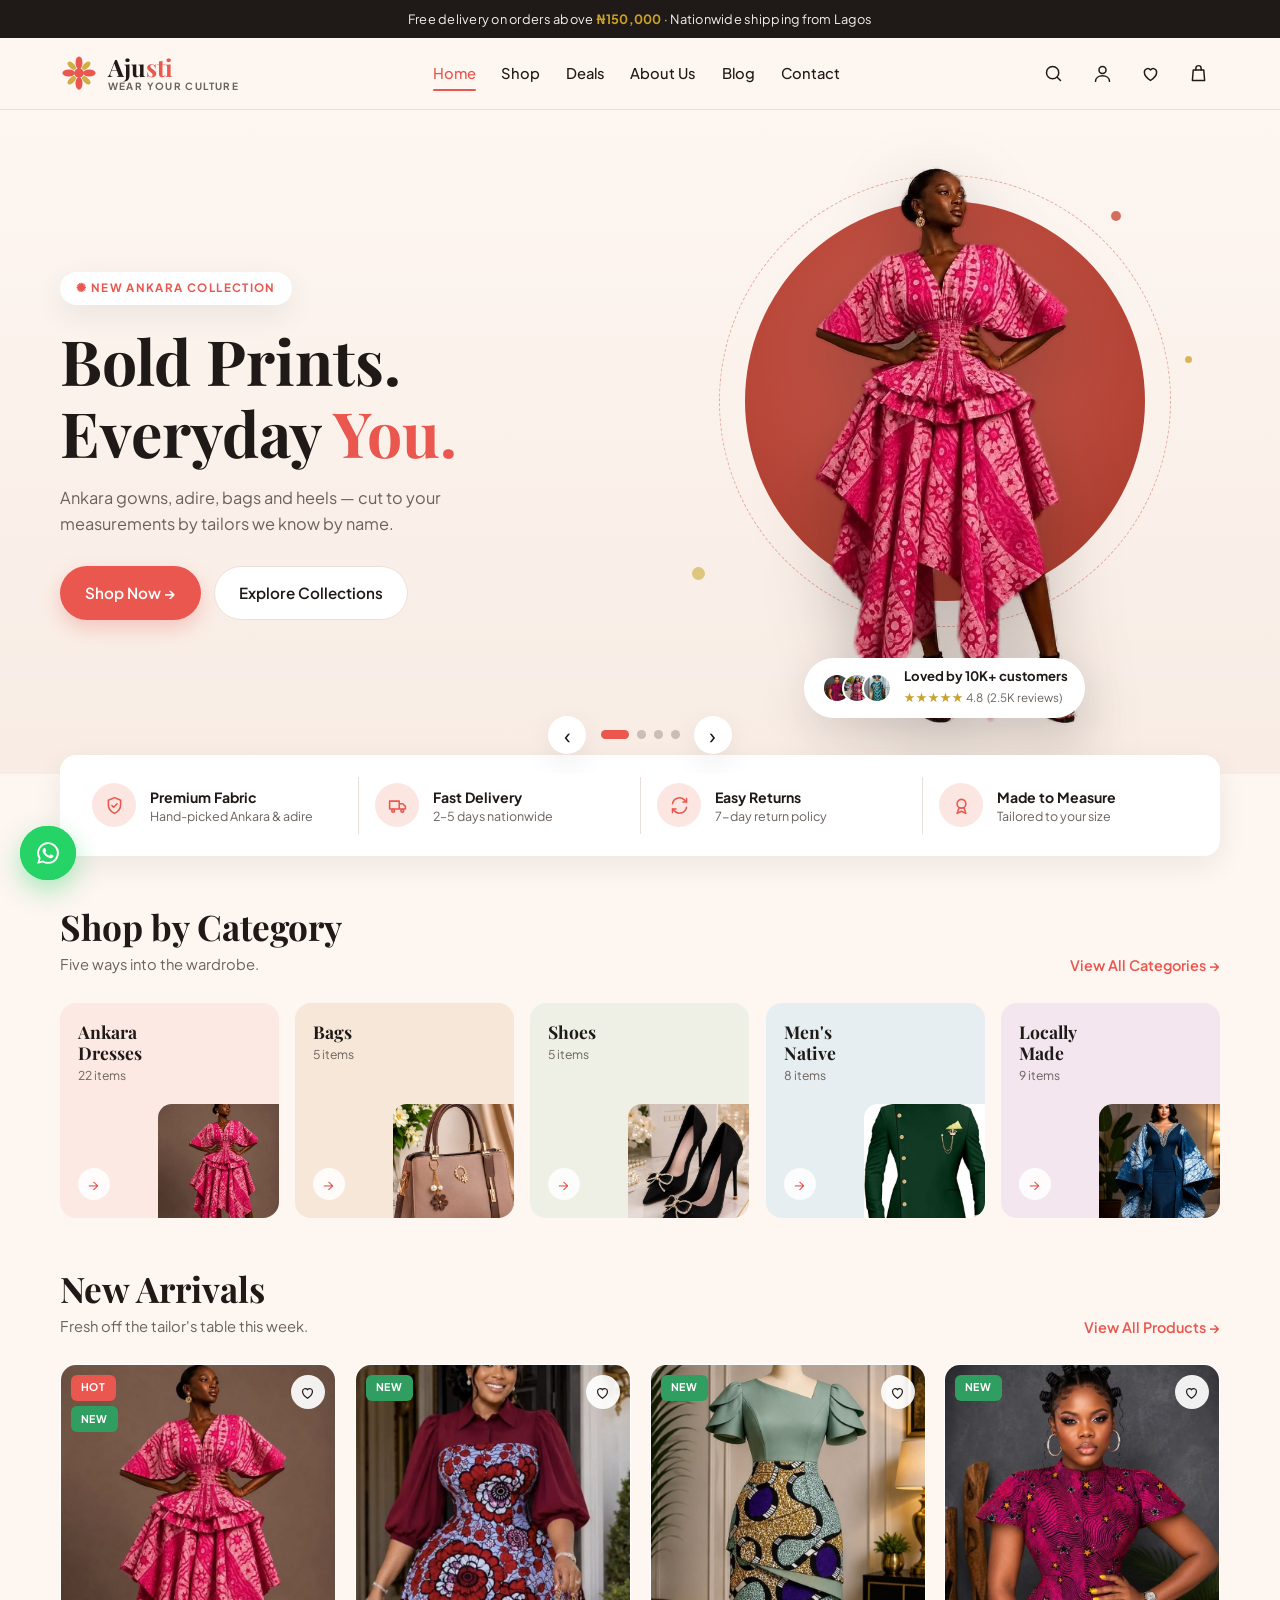
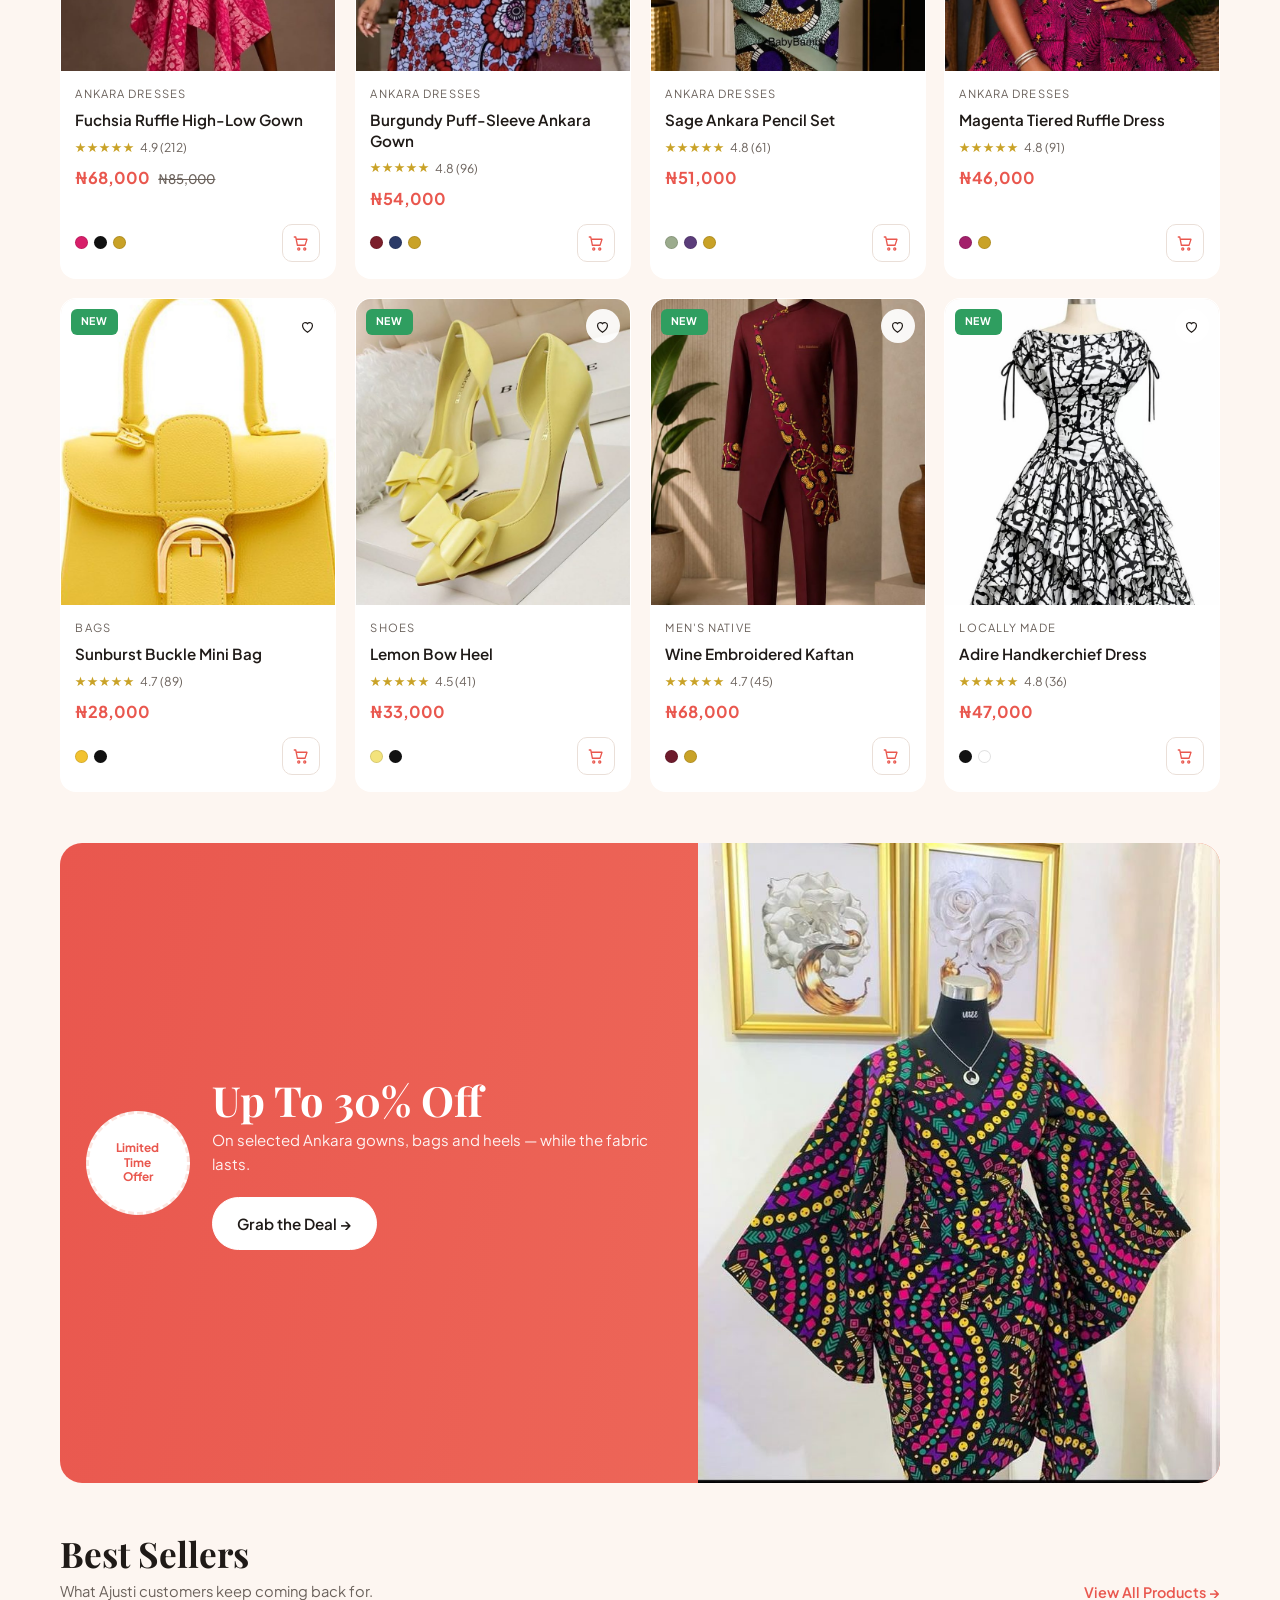
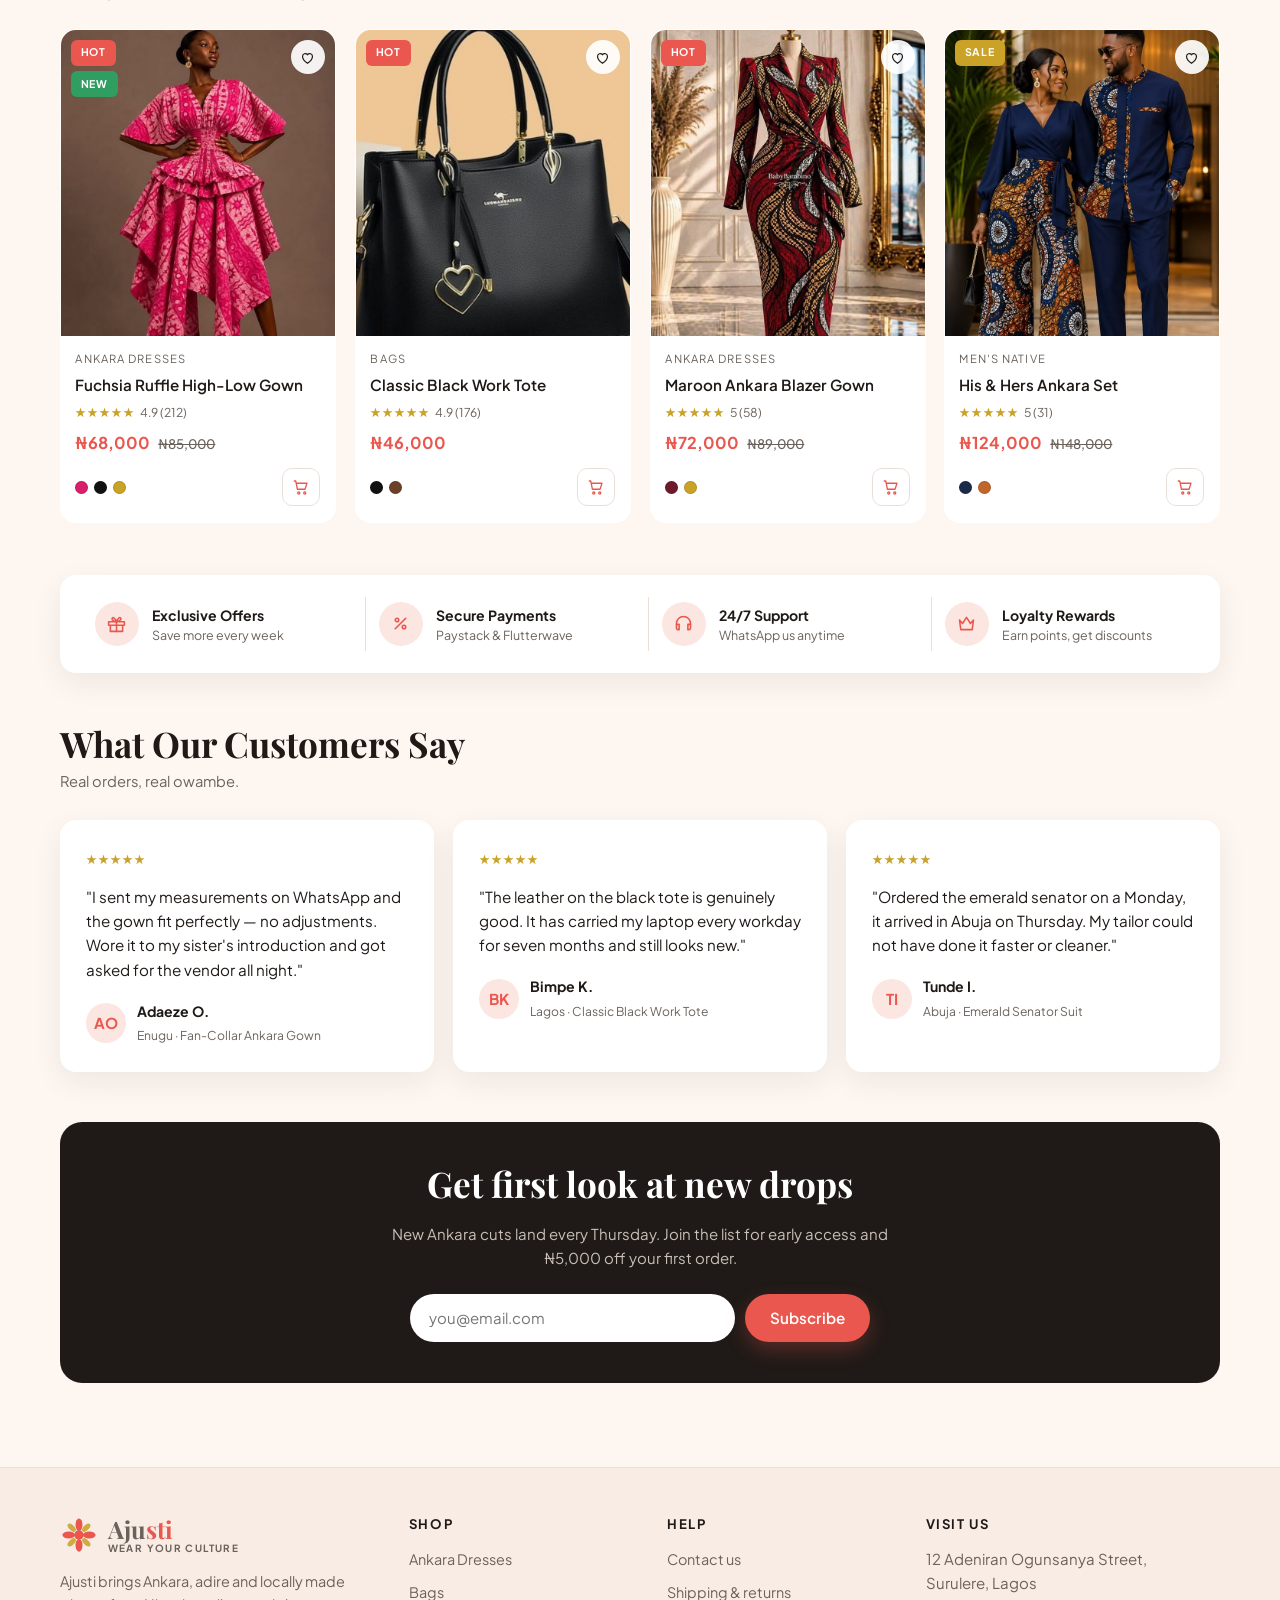
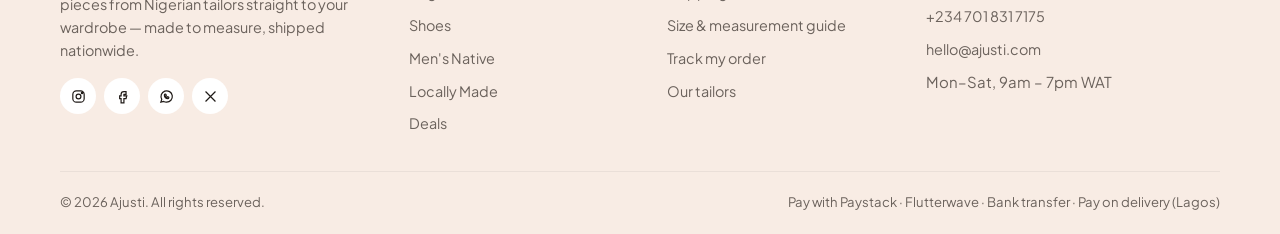
==== commit 73b9786b: "Fix layout on portrait screens Reported on a tablet in portrait, and reproduced at 625–834px wide.  " ====
--- a/index.html
+++ b/index.html
@@ -120,9 +120,11 @@
       </div>
     </div>
   </div>
-  <button class="hero-arrow prev" id="heroPrev" aria-label="Previous slide">‹</button>
-  <button class="hero-arrow next" id="heroNext" aria-label="Next slide">›</button>
-  <div class="hero-dots" id="heroDots" aria-label="Choose slide"><button class="hero-dot-btn on" data-goto="0" aria-label="Show slide 1" aria-current="true"></button><button class="hero-dot-btn" data-goto="1" aria-label="Show slide 2"></button><button class="hero-dot-btn" data-goto="2" aria-label="Show slide 3"></button><button class="hero-dot-btn" data-goto="3" aria-label="Show slide 4"></button></div>
+  <div class="hero-controls">
+    <button class="hero-arrow" id="heroPrev" aria-label="Previous slide">‹</button>
+    <div class="hero-dots" id="heroDots" aria-label="Choose slide"><button class="hero-dot-btn on" data-goto="0" aria-label="Show slide 1" aria-current="true"></button><button class="hero-dot-btn" data-goto="1" aria-label="Show slide 2"></button><button class="hero-dot-btn" data-goto="2" aria-label="Show slide 3"></button><button class="hero-dot-btn" data-goto="3" aria-label="Show slide 4"></button></div>
+    <button class="hero-arrow" id="heroNext" aria-label="Next slide">›</button>
+  </div>
 </section>
 
 <!-- ============ TRUST STRIP ============ -->
--- a/css/style.css
+++ b/css/style.css
@@ -149,7 +149,10 @@
 .search-panel input:focus { outline: none; border-color: var(--coral); }
 
 /* ---------- hero ---------- */
-.hero { position: relative; overflow: hidden; background: linear-gradient(180deg, var(--cream) 0%, var(--cream-deep) 100%); }
+.hero {
+  position: relative; overflow: hidden; padding: 0;   /* it is a <section>, so opt out of the global section padding */
+  background: linear-gradient(180deg, var(--cream) 0%, var(--cream-deep) 100%);
+}
 
 /* ---------- hero carousel ---------- */
 /* Slides share one grid cell, so the section is as tall as the tallest
@@ -162,23 +165,23 @@
 }
 .hero-slide.on { opacity: 1; visibility: visible; }
 
+/* One control bar under the slides: at ~1080px the side arrows sat on top
+   of the headline, and a single centred row works at every width. */
+.hero-controls {
+  position: absolute; left: 0; right: 0; bottom: 20px; z-index: 6;
+  display: flex; justify-content: center; align-items: center; gap: .9rem;
+}
 .hero-arrow {
-  position: absolute; top: 50%; translate: 0 -50%; z-index: 4;
-  width: 44px; height: 44px; border-radius: 50%; background: var(--white);
-  color: var(--ink); font-size: 1.6rem; line-height: 1; display: grid; place-items: center;
+  width: 38px; height: 38px; border-radius: 50%; background: var(--white);
+  color: var(--ink); font-size: 1.4rem; line-height: 1; display: grid; place-items: center;
   box-shadow: var(--shadow); transition: background .2s ease, color .2s ease, scale .2s ease;
 }
 .hero-arrow:hover { background: var(--coral); color: #fff; scale: 1.06; }
-.hero-arrow.prev { left: 14px; }
-.hero-arrow.next { right: 14px; }
-
-.hero-dots {
-  position: absolute; left: 0; right: 0; bottom: 34px; z-index: 6;
-  display: flex; justify-content: center; gap: .5rem;
-}
+
+.hero-dots { display: flex; gap: .5rem; }
 .hero-dot-btn {
   width: 9px; height: 9px; border-radius: 999px; background: rgba(31, 26, 23, .22);
-  padding: 0; box-shadow: 0 0 0 4px rgba(253, 246, 241, .75);   /* keeps them legible over art */
+  padding: 0;
   transition: width .3s ease, background .3s ease;
 }
 .hero-dot-btn.on { width: 28px; background: var(--coral); }
@@ -490,8 +493,10 @@
   .trust > div:nth-child(n+3), .perks > div:nth-child(n+3) { border-top: 1px solid var(--line); padding-top: 1rem; }
   .pdp, .cart-layout, .split, .deal { grid-template-columns: 1fr; }
   .deal-img { display: none; }
-  .deal-copy.with-stamp { padding-left: 2.4rem; padding-top: 6.5rem; }
-  .deal-stamp { top: 1.6rem; transform: none; }
+  /* Stamp becomes part of the flow instead of floating over the heading,
+     with its own margins so the rounded banner corner cannot clip it. */
+  .deal-stamp { position: static; transform: none; width: 88px; height: 88px; margin: 2rem 0 0 2.4rem; }
+  .deal-copy.with-stamp { padding: 1.2rem 2.4rem 2.2rem; }
   .shop-layout { grid-template-columns: 1fr; }
   .filters { display: none; position: static; }
   .filters.open { display: block; }
@@ -641,11 +646,6 @@
   .topbar { font-size: .72rem; padding: .5rem 12px; }
 }
 
-@media (max-width: 360px) {
-  .product-grid { grid-template-columns: 1fr; }   /* two columns get too cramped */
-  .cat-grid { grid-template-columns: 1fr; }
-  .hero-cta .btn { width: 100%; }
-}
 
 
 /* Narrowest phones (320–380px): two-up strips and the four-column footer
@@ -687,6 +687,32 @@
 /* Carousel on small screens: no arrows (swipe instead), dots sit clear of
    the stacked layout. */
 @media (max-width: 700px) {
-  .hero-arrow { display: none; }
-  .hero-inner { padding-bottom: 3.2rem; }
-}
+  .hero-controls { bottom: 14px; gap: .7rem; }
+  .hero-arrow { width: 34px; height: 34px; font-size: 1.25rem; }
+}
+
+
+/* Portrait tablets and split-screen windows (620–760px): three product
+   columns leave about 180px per card, which is too tight to read. */
+@media (max-width: 760px) {
+  .product-grid, .cat-grid { grid-template-columns: repeat(2, 1fr); }
+}
+
+/* Stacked hero: without the side-by-side layout the section was mostly
+   empty space, so tighten the padding and let the art size itself. */
+@media (max-width: 880px) {
+  /* Stacked rows stretch by default, which padded dead space above the
+     copy; start-align them so the hero is only as tall as its content. */
+  .hero-inner { padding: 2rem 20px 3.4rem; gap: 1.2rem; align-content: start; }
+  .hero-slide { align-self: start; }
+  .hero-art { min-height: 0; }
+  .hero h1 { margin: 1rem 0 .8rem; }
+  .hero-cta { margin-top: 1.4rem; }
+}
+
+/* Smallest phones last, so it wins over the two-column rules above:
+   at 320px a two-up grid leaves 136px per card. */
+@media (max-width: 360px) {
+  .product-grid, .cat-grid { grid-template-columns: 1fr; }
+  .hero-cta .btn { width: 100%; }
+}
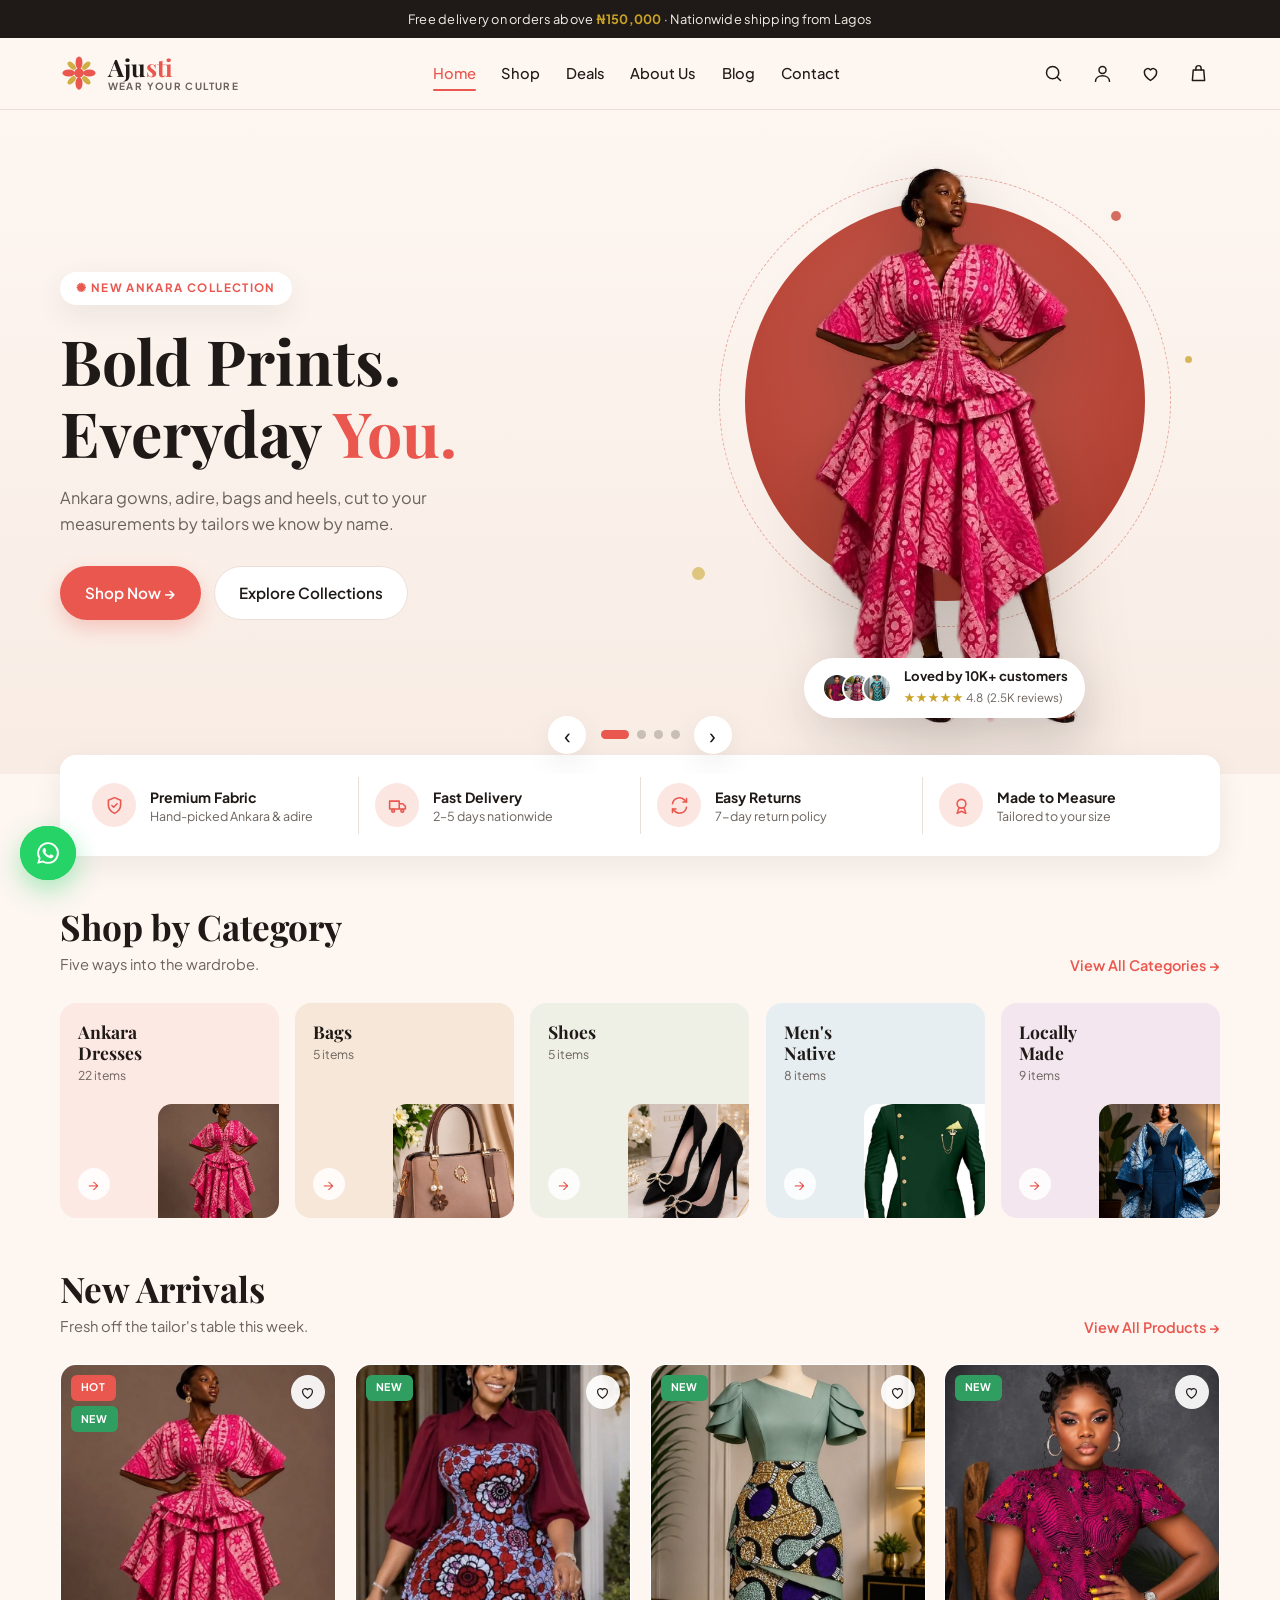
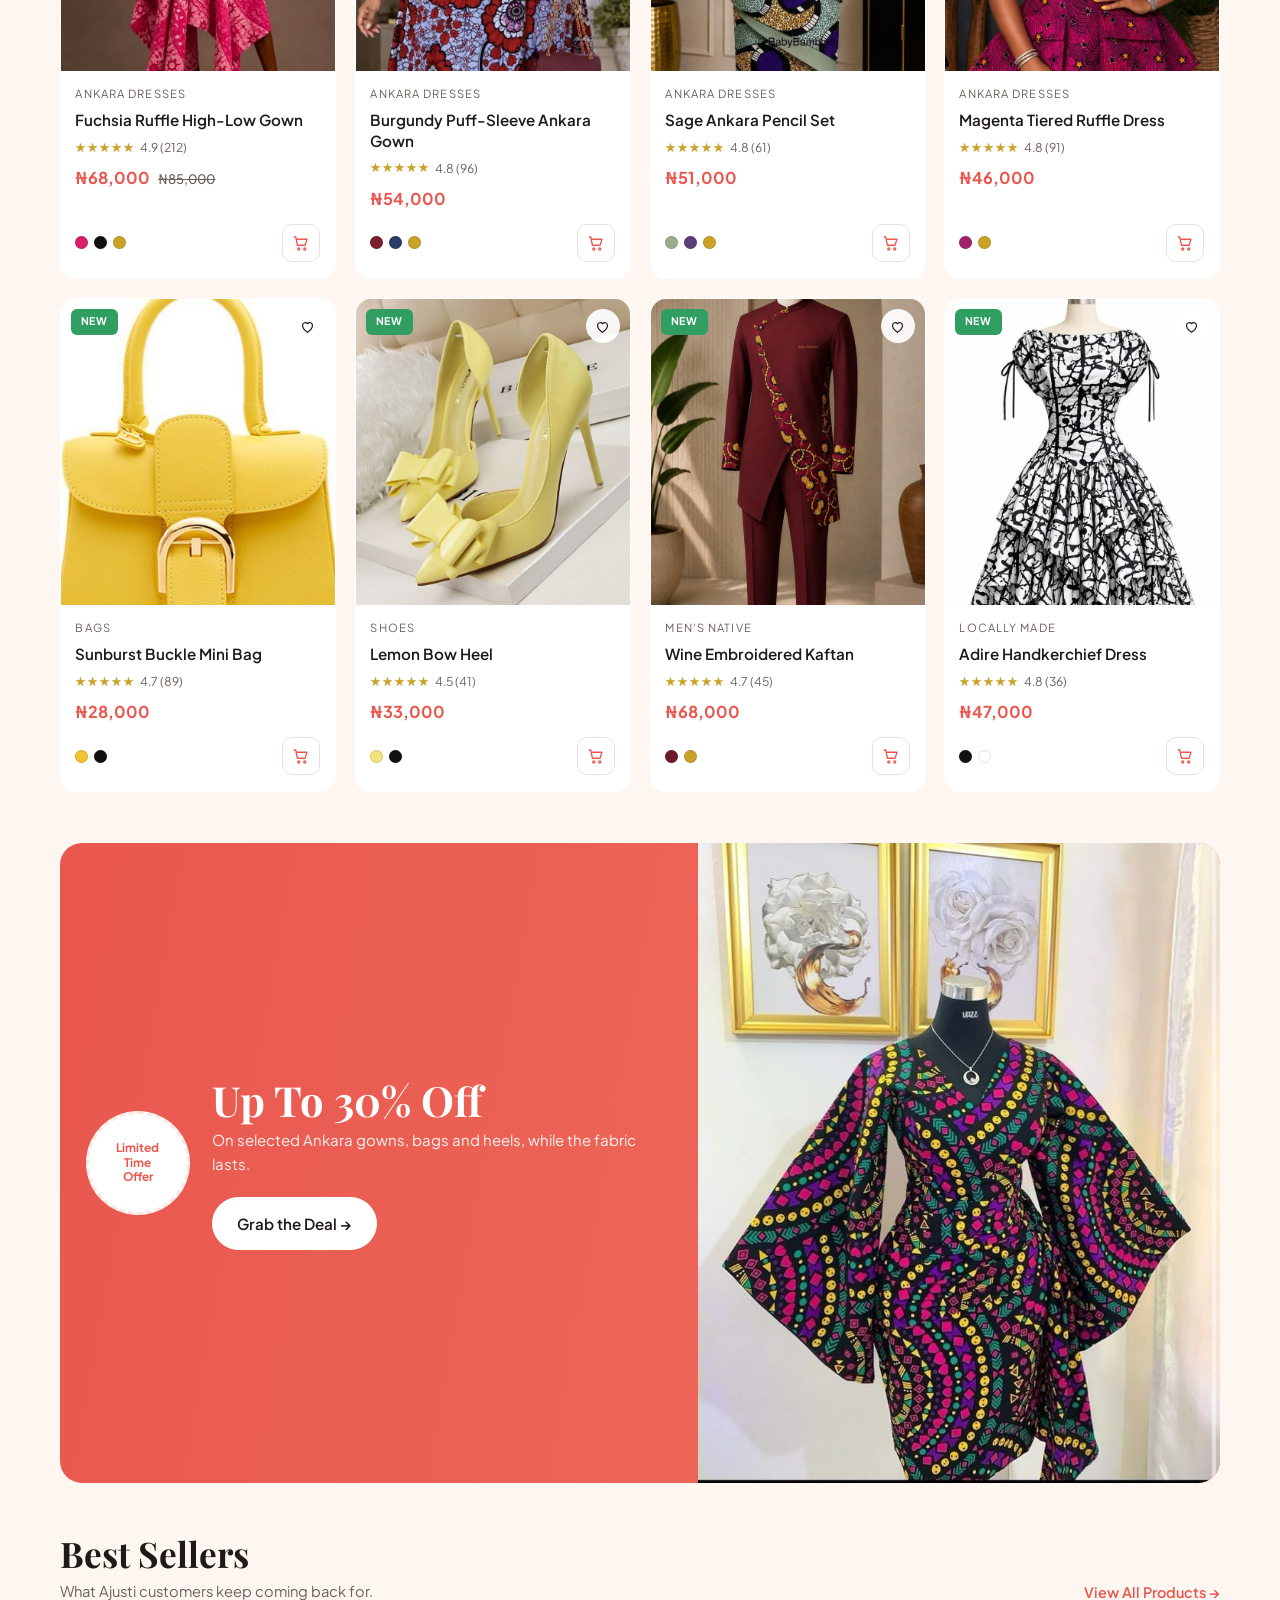
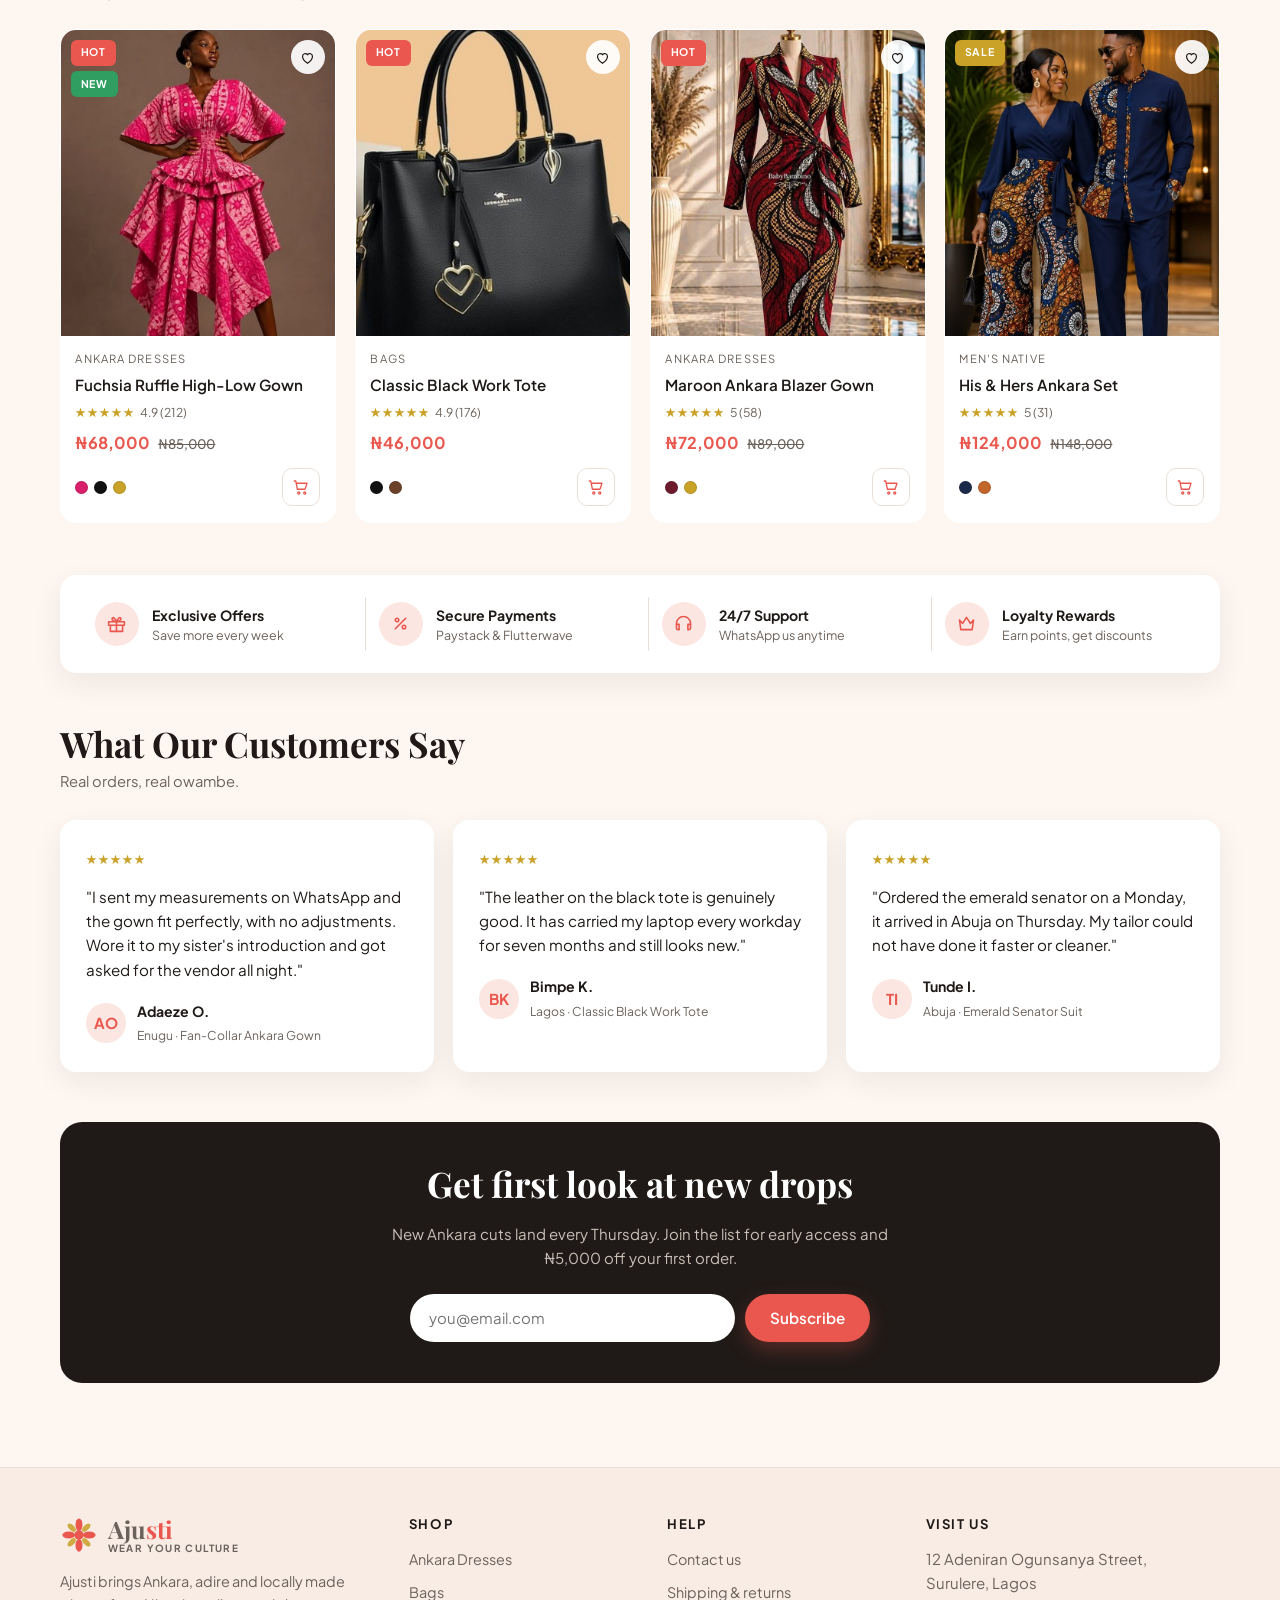
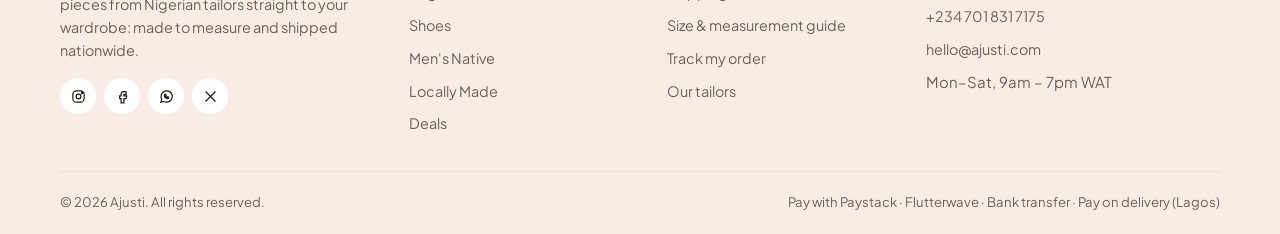
==== commit 84fd8be0: "Centre the stacked hero, and remove every em dash Hero: once the layout stacks (880px and below) the" ====
--- a/index.html
+++ b/index.html
@@ -3,7 +3,7 @@
 <head>
 <meta charset="utf-8">
 <meta name="viewport" content="width=device-width, initial-scale=1">
-<title>Ajusti — Ankara Dresses, Bags, Shoes &amp; Locally Made Fashion</title>
+<title>Ajusti | Ankara Dresses, Bags, Shoes &amp; Locally Made Fashion</title>
 <meta name="description" content="Ajusti sells Ankara dresses, adire, bags, shoes and locally made Nigerian fashion. Made-to-measure pieces from Lagos tailors, shipped nationwide.">
 <link rel="icon" href="data:image/svg+xml,<svg xmlns='http://www.w3.org/2000/svg' viewBox='0 0 32 32'><circle cx='16' cy='16' r='14' fill='%23e9574e'/><text x='16' y='23' font-size='18' font-family='Georgia' fill='white' text-anchor='middle'>A</text></svg>">
 <link rel="preconnect" href="https://fonts.googleapis.com">
@@ -30,7 +30,7 @@
         <div class="hero-copy">
           <span class="eyebrow">✺ New Ankara Collection</span>
           <h1>Bold Prints.<br>Everyday <em>You.</em></h1>
-          <p>Ankara gowns, adire, bags and heels — cut to your measurements by tailors we know by name.</p>
+          <p>Ankara gowns, adire, bags and heels, cut to your measurements by tailors we know by name.</p>
           <div class="hero-cta">
             <a class="btn btn-primary" href="shop.html?cat=ankara-dresses">Shop Now →</a>
             <a class="btn btn-ghost" href="#categories">Explore Collections</a>
@@ -167,7 +167,7 @@
       <div class="deal-stamp">Limited<br>Time<br>Offer</div>
       <div class="deal-copy with-stamp">
         <h2>Up To 30% Off</h2>
-        <p>On selected Ankara gowns, bags and heels — while the fabric lasts.</p>
+        <p>On selected Ankara gowns, bags and heels, while the fabric lasts.</p>
         <a class="btn btn-ghost" href="deals.html">Grab the Deal →</a>
       </div>
       <div class="deal-img"><img src="assets/site/deal-banner.jpg" alt="Rainbow Ankara kimono on a rail"></div>
@@ -201,7 +201,7 @@
     <div class="quote-grid">
       <div class="quote">
         <span class="stars">★★★★★</span>
-        <p>"I sent my measurements on WhatsApp and the gown fit perfectly — no adjustments. Wore it to my sister's introduction and got asked for the vendor all night."</p>
+        <p>"I sent my measurements on WhatsApp and the gown fit perfectly, with no adjustments. Wore it to my sister's introduction and got asked for the vendor all night."</p>
         <div class="who"><div>AO</div><span><b>Adaeze O.</b><small>Enugu · Fan-Collar Ankara Gown</small></span></div>
       </div>
       <div class="quote">
@@ -224,7 +224,7 @@
     <div class="newsletter">
       <h2>Get first look at new drops</h2>
       <p>New Ankara cuts land every Thursday. Join the list for early access and ₦5,000 off your first order.</p>
-      <form data-fake-submit="You're on the list — check your inbox for the ₦5,000 code.">
+      <form data-fake-submit="You're on the list. Check your inbox for the ₦5,000 code.">
         <input type="email" required placeholder="you@email.com" aria-label="Email address">
         <button class="btn btn-primary" type="submit">Subscribe</button>
       </form>
--- a/css/style.css
+++ b/css/style.css
@@ -1,5 +1,5 @@
 /* ===========================================================
-   Ajusti — Wear Your Culture
+   Ajusti: Wear Your Culture
    Base styles for the whole storefront
    =========================================================== */
 
@@ -704,6 +704,10 @@
   /* Stacked rows stretch by default, which padded dead space above the
      copy; start-align them so the hero is only as tall as its content. */
   .hero-inner { padding: 2rem 20px 3.4rem; gap: 1.2rem; align-content: start; }
+  /* Centre the copy once it sits above the artwork rather than beside it. */
+  .hero-copy { text-align: center; }
+  .hero-copy p { margin-inline: auto; max-width: 46ch; }
+  .hero-cta { justify-content: center; }
   .hero-slide { align-self: start; }
   .hero-art { min-height: 0; }
   .hero h1 { margin: 1rem 0 .8rem; }
